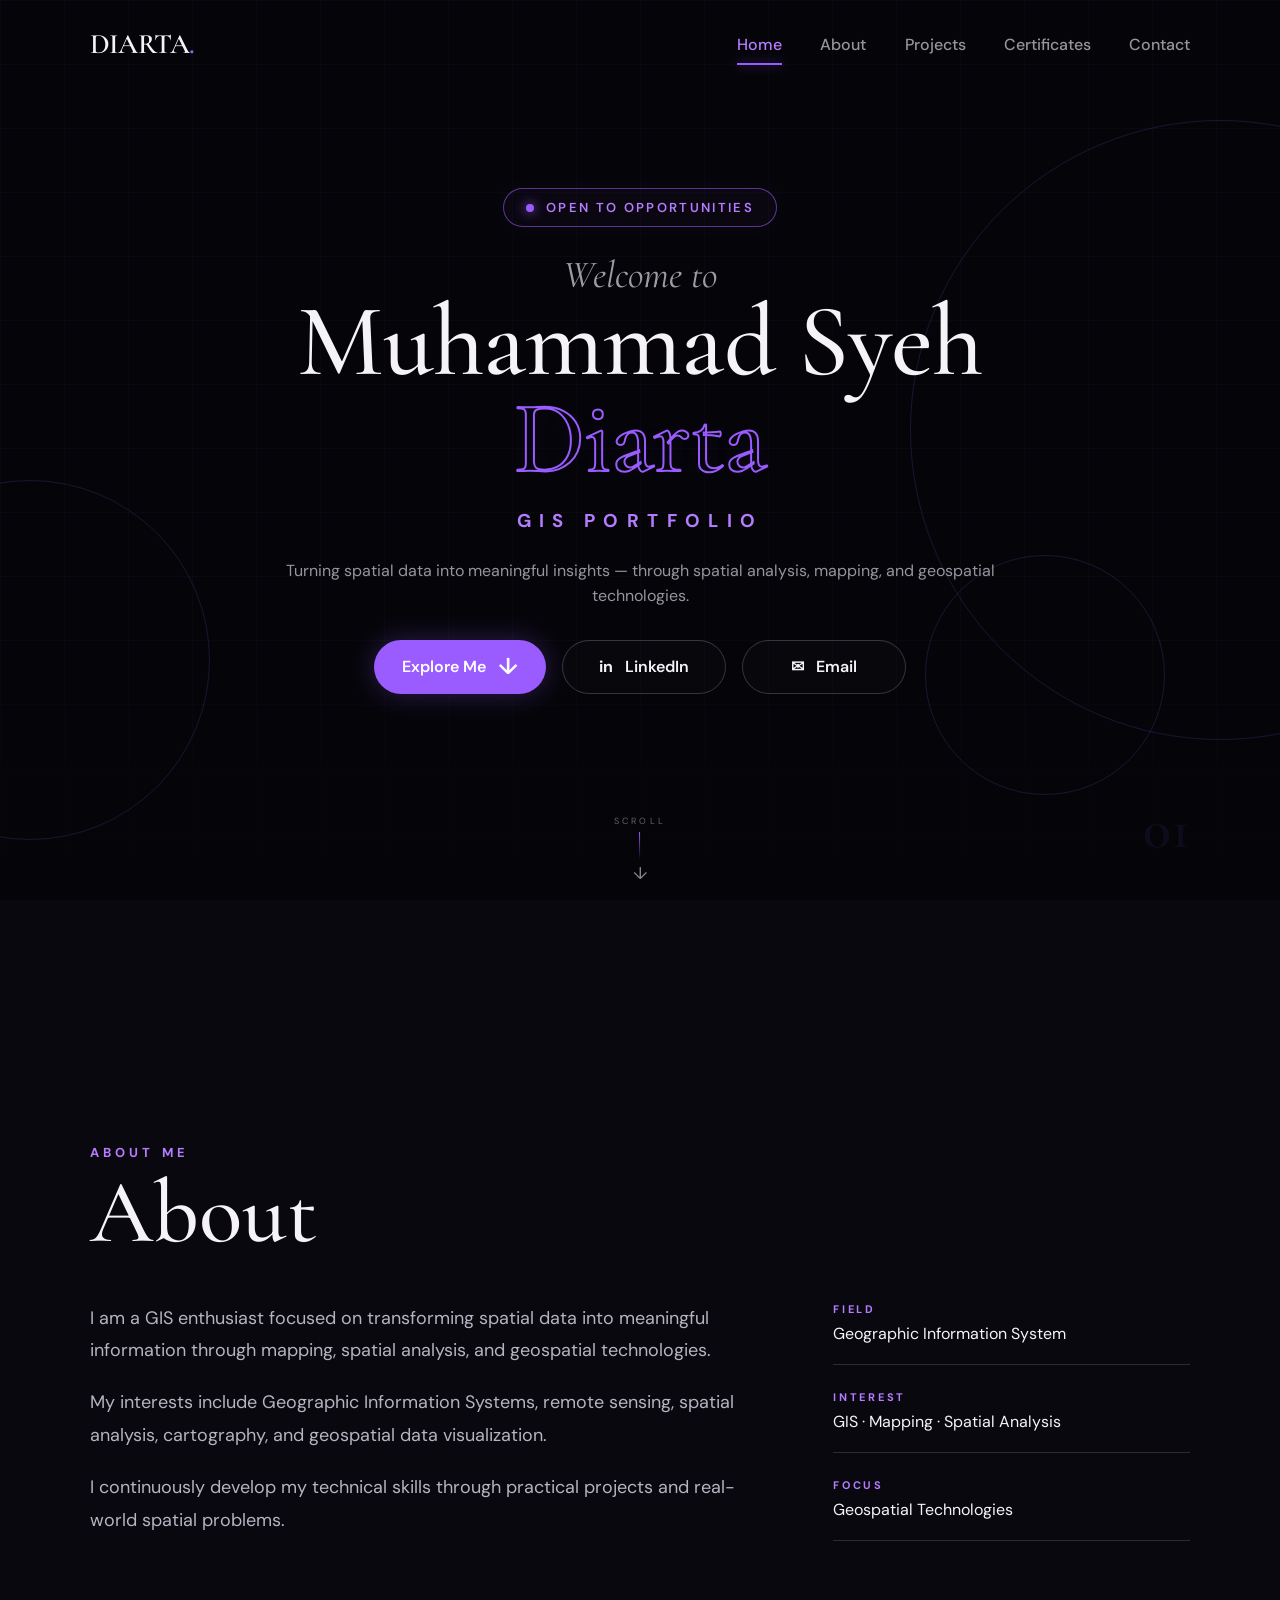
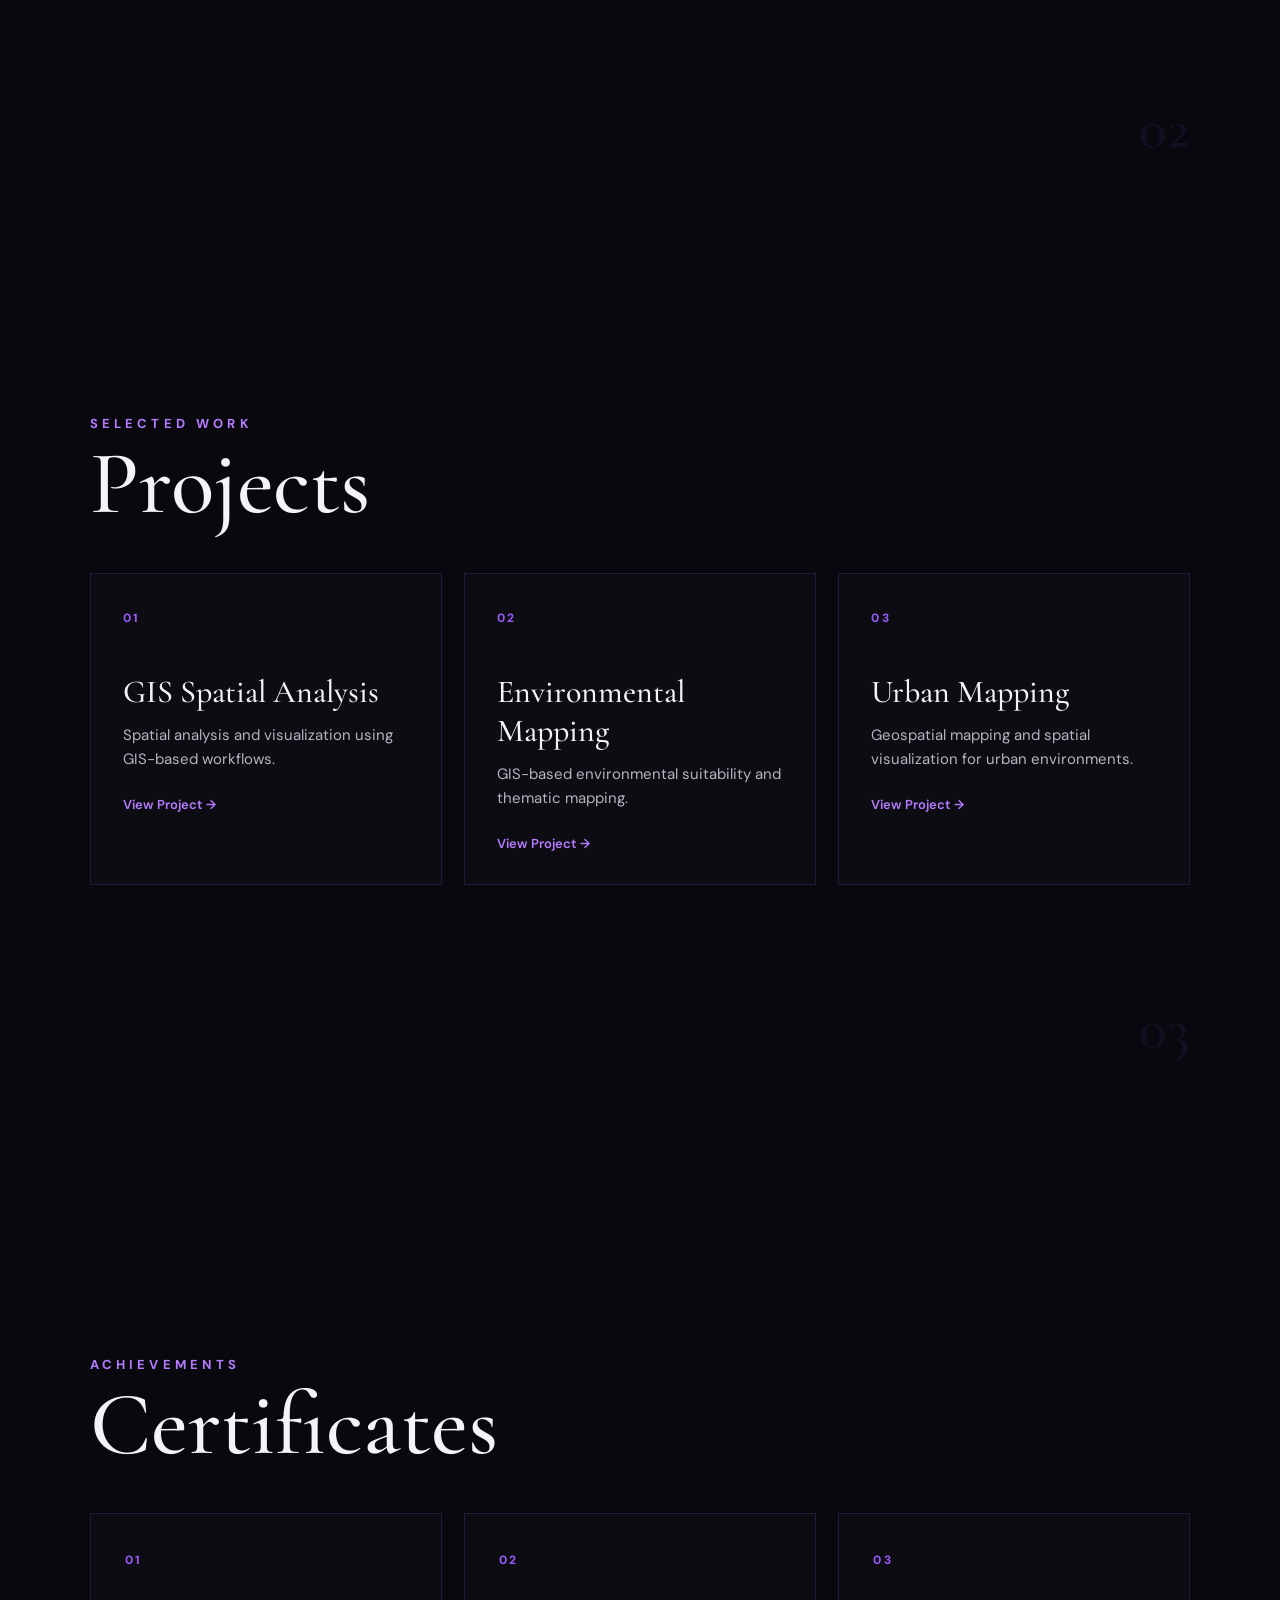
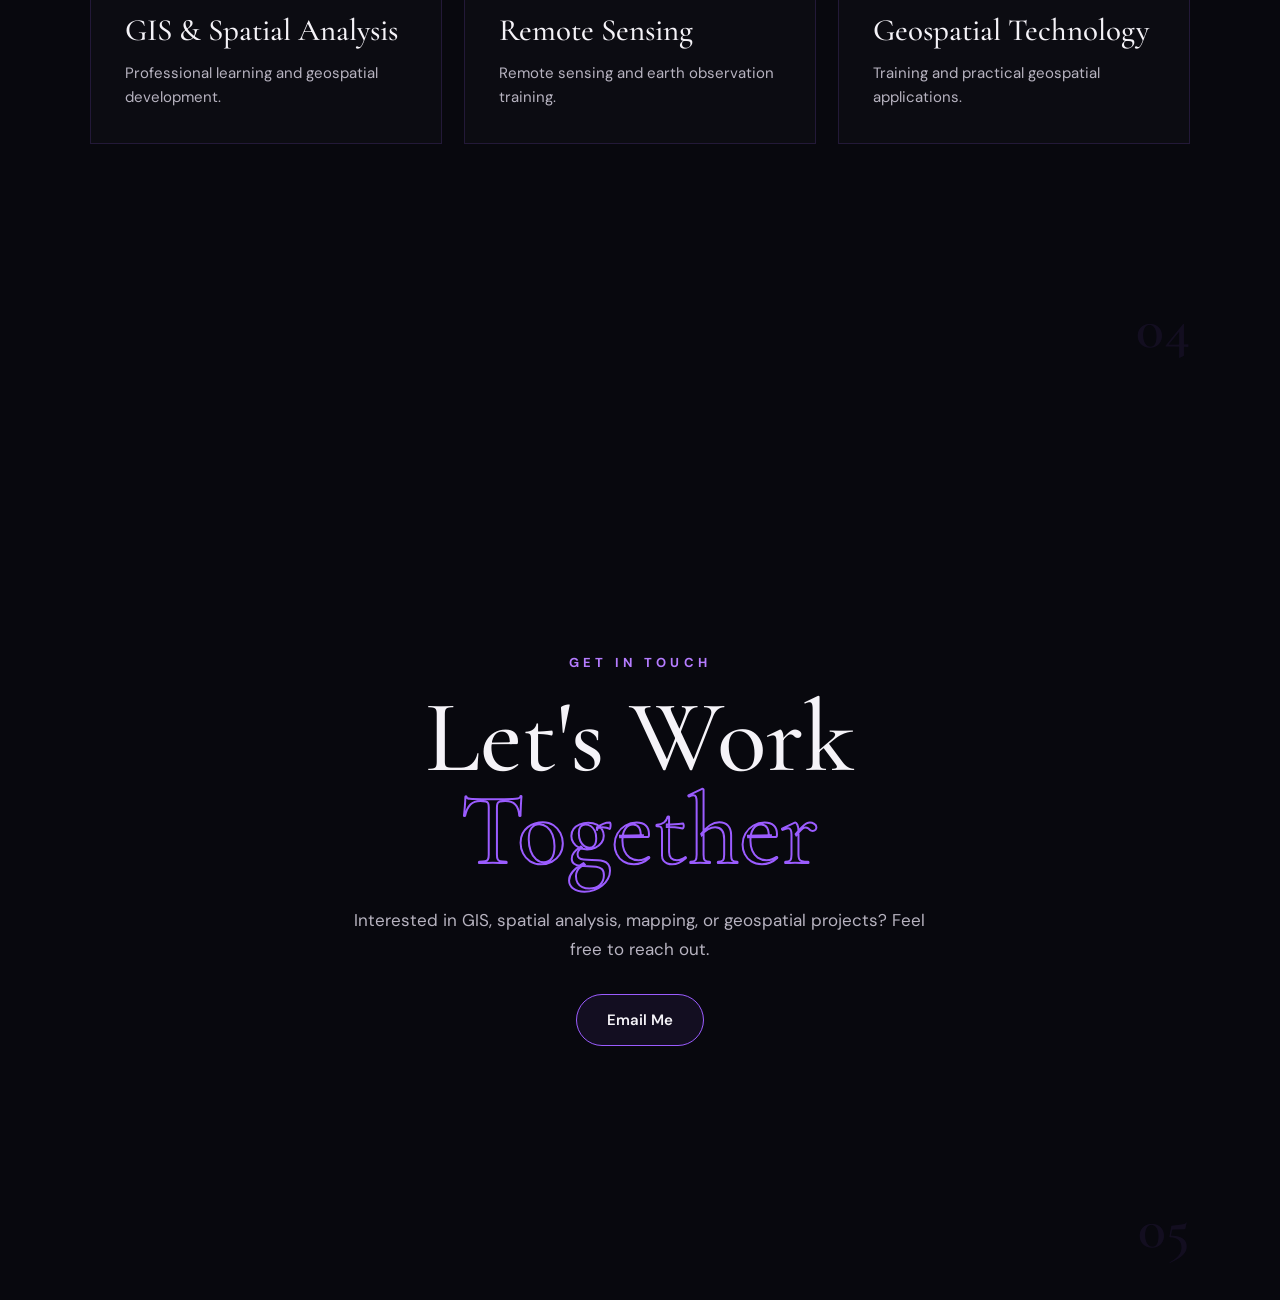
==== index.html @ 2c5ec59a "Update index.html" ====
<!DOCTYPE html>
<html lang="en">

<head>

    <meta charset="UTF-8">

    <meta
        name="viewport"
        content="width=device-width, initial-scale=1.0"
    >

    <meta
        name="description"
        content="Muhammad Syeh Diarta - GIS Portfolio"
    >

    <title>Diarta. | GIS Portfolio</title>


    <!-- =====================================================
         GOOGLE FONTS
         ===================================================== -->

    <link rel="preconnect" href="https://fonts.googleapis.com">

    <link
        rel="preconnect"
        href="https://fonts.gstatic.com"
        crossorigin
    >

    <link
        href="https://fonts.googleapis.com/css2?family=Cormorant+Garamond:ital,wght@0,400;0,500;0,600;1,400;1,500&family=DM+Sans:wght@400;500;600;700&display=swap"
        rel="stylesheet"
    >


    <!-- =====================================================
         MAIN CSS
         ===================================================== -->

    <link
        rel="stylesheet"
        href="css/style.css"
    >

</head>


<body>


    <!-- =====================================================
         PAGE WRAPPER
         ===================================================== -->

    <div class="page-wrapper">


        <!-- =================================================
             NAVBAR
             ================================================= -->

        <header class="navbar">

            <a
                href="#home"
                class="logo"
            >
                DIARTA<span>.</span>
            </a>


            <nav class="nav-menu">

                <a
                    href="#home"
                    class="nav-link active"
                >
                    Home
                </a>

                <a
                    href="#about"
                    class="nav-link"
                >
                    About
                </a>

                <a
                    href="#projects"
                    class="nav-link"
                >
                    Projects
                </a>

                <a
                    href="#certificates"
                    class="nav-link"
                >
                    Certificates
                </a>

                <a
                    href="#contact"
                    class="nav-link"
                >
                    Contact
                </a>

            </nav>

        </header>



        <!-- =================================================
             HOME
             ================================================= -->

        <section
            id="home"
            class="page-section home-section"
        >


            <!-- Background -->

            <div class="background-grid"></div>


            <!-- Decorative circles -->

            <div class="orb orb-left"></div>

            <div class="orb orb-right"></div>

            <div class="orb orb-small"></div>


            <!-- =================================================
                 HERO CONTENT
                 ================================================= -->

            <div class="hero-content">


                <!-- Availability -->

                <div class="availability">

                    <span class="availability-dot"></span>

                    <span>
                        Open to Opportunities
                    </span>

                </div>



                <!-- Welcome -->

                <div class="welcome">
                    Welcome to
                </div>



                <!-- Name -->

                <h1 class="hero-title">

                    <span class="name-white">
                        Muhammad Syeh
                    </span>

                    <span class="name-purple">
                        Diarta
                    </span>

                </h1>



                <!-- Portfolio -->

                <div class="portfolio-label">
                    GIS Portfolio
                </div>



                <!-- Description -->

                <p class="hero-description">

                    Turning spatial data into meaningful insights
                    —
                    through spatial analysis, mapping,
                    and geospatial technologies.

                </p>



                <!-- =================================================
                     BUTTONS
                     ================================================= -->

                <div class="hero-buttons">


                    <!-- Explore Me -->

                    <a
                        href="#about"
                        class="btn-primary"
                    >

                        <span>
                            Explore Me
                        </span>

                        <span class="button-arrow">
                            ↓
                        </span>

                    </a>



                    <!-- LinkedIn -->

                    <a
                        href="https://www.linkedin.com/in/muhammad-s-6697b5216/"
                        class="btn-secondary"
                        target="_blank"
                        rel="noopener noreferrer"
                    >

                        <span class="linkedin-icon">
                            in
                        </span>

                        <span>
                            LinkedIn
                        </span>

                    </a>



                    <!-- Email -->

                    <a
                        href="mailto:muhammad.arta311@gmail.com"
                        class="btn-secondary"
                    >

                        <span class="email-icon">
                            ✉
                        </span>

                        <span>
                            Email
                        </span>

                    </a>


                </div>


            </div>



            <!-- =================================================
                 SCROLL INDICATOR
                 ================================================= -->

            <div class="scroll-indicator">

                <span>
                    SCROLL
                </span>

                <div class="scroll-line"></div>

                <div class="scroll-arrow">
                    ↓
                </div>

            </div>



            <!-- Page Number -->

            <div class="page-number">
                01
            </div>


        </section>



        <!-- =================================================
             ABOUT
             ================================================= -->

        <section
            id="about"
            class="page-section about-section"
        >

            <div class="section-inner">


                <div class="section-heading">

                    <span class="section-kicker">
                        ABOUT ME
                    </span>

                    <h2>
                        About
                    </h2>

                </div>



                <div class="about-layout">


                    <div class="about-text">

                        <p>
                            I am a GIS enthusiast focused on
                            transforming spatial data into
                            meaningful information through
                            mapping, spatial analysis, and
                            geospatial technologies.
                        </p>

                        <p>
                            My interests include Geographic
                            Information Systems, remote sensing,
                            spatial analysis, cartography, and
                            geospatial data visualization.
                        </p>

                        <p>
                            I continuously develop my technical
                            skills through practical projects
                            and real-world spatial problems.
                        </p>

                    </div>



                    <div class="about-info">


                        <div class="info-item">

                            <span class="info-label">
                                FIELD
                            </span>

                            <span class="info-value">
                                Geographic Information System
                            </span>

                        </div>


                        <div class="info-item">

                            <span class="info-label">
                                INTEREST
                            </span>

                            <span class="info-value">
                                GIS · Mapping · Spatial Analysis
                            </span>

                        </div>


                        <div class="info-item">

                            <span class="info-label">
                                FOCUS
                            </span>

                            <span class="info-value">
                                Geospatial Technologies
                            </span>

                        </div>


                    </div>


                </div>


            </div>


            <div class="page-number">
                02
            </div>

        </section>



        <!-- =================================================
             PROJECTS
             ================================================= -->

        <section
            id="projects"
            class="page-section projects-section"
        >

            <div class="section-inner">


                <div class="section-heading">

                    <span class="section-kicker">
                        SELECTED WORK
                    </span>

                    <h2>
                        Projects
                    </h2>

                </div>



                <div class="projects-grid">


                    <article class="project-card">

                        <span class="project-number">
                            01
                        </span>

                        <h3>
                            GIS Spatial Analysis
                        </h3>

                        <p>
                            Spatial analysis and visualization
                            using GIS-based workflows.
                        </p>

                        <a
                            href="#"
                            class="project-link"
                        >
                            View Project →
                        </a>

                    </article>



                    <article class="project-card">

                        <span class="project-number">
                            02
                        </span>

                        <h3>
                            Environmental Mapping
                        </h3>

                        <p>
                            GIS-based environmental suitability
                            and thematic mapping.
                        </p>

                        <a
                            href="#"
                            class="project-link"
                        >
                            View Project →
                        </a>

                    </article>



                    <article class="project-card">

                        <span class="project-number">
                            03
                        </span>

                        <h3>
                            Urban Mapping
                        </h3>

                        <p>
                            Geospatial mapping and spatial
                            visualization for urban environments.
                        </p>

                        <a
                            href="#"
                            class="project-link"
                        >
                            View Project →
                        </a>

                    </article>


                </div>


            </div>


            <div class="page-number">
                03
            </div>

        </section>



        <!-- =================================================
             CERTIFICATES
             ================================================= -->

        <section
            id="certificates"
            class="page-section certificates-section"
        >

            <div class="section-inner">


                <div class="section-heading">

                    <span class="section-kicker">
                        ACHIEVEMENTS
                    </span>

                    <h2>
                        Certificates
                    </h2>

                </div>



                <div class="certificate-grid">


                    <article class="certificate-card">

                        <span class="certificate-number">
                            01
                        </span>

                        <h3>
                            GIS & Spatial Analysis
                        </h3>

                        <p>
                            Professional learning and
                            geospatial development.
                        </p>

                    </article>



                    <article class="certificate-card">

                        <span class="certificate-number">
                            02
                        </span>

                        <h3>
                            Remote Sensing
                        </h3>

                        <p>
                            Remote sensing and earth
                            observation training.
                        </p>

                    </article>



                    <article class="certificate-card">

                        <span class="certificate-number">
                            03
                        </span>

                        <h3>
                            Geospatial Technology
                        </h3>

                        <p>
                            Training and practical
                            geospatial applications.
                        </p>

                    </article>


                </div>


            </div>


            <div class="page-number">
                04
            </div>

        </section>



        <!-- =================================================
             CONTACT
             ================================================= -->

        <section
            id="contact"
            class="page-section contact-section"
        >

            <div class="section-inner contact-inner">


                <span class="section-kicker">
                    GET IN TOUCH
                </span>


                <h2>

                    Let's Work

                    <span>
                        Together
                    </span>

                </h2>


                <p>

                    Interested in GIS, spatial analysis,
                    mapping, or geospatial projects?
                    Feel free to reach out.

                </p>



                <a
                    href="mailto:muhammad.arta311@gmail.com"
                    class="contact-button"
                >

                    Email Me

                </a>


            </div>


            <div class="page-number">
                05
            </div>

        </section>


    </div>


</body>

</html>
---- css/style.css ----
/* =========================================================
   DIARTA GIS PORTFOLIO
   MAIN STYLE
   ========================================================= */


/* =========================================================
   ROOT
   ========================================================= */

:root {

    --black:
        #050509;

    --black-soft:
        #08080e;

    --purple:
        #9b5cff;

    --purple-light:
        #b57cff;

    --purple-dark:
        #7138d4;

    --white:
        #f5f3f8;

    --text:
        #b7b3c0;

    --text-soft:
        #817d89;

    --border:
        rgba(255, 255, 255, 0.14);

}


/* =========================================================
   RESET
   ========================================================= */

* {

    margin: 0;

    padding: 0;

    box-sizing: border-box;

}


html {

    width: 100%;

    height: 100%;

    scroll-behavior: smooth;

    scroll-snap-type: y mandatory;

}


body {

    width: 100%;

    min-height: 100%;

    background:
        var(--black);

    color:
        var(--white);

    font-family:
        "DM Sans",
        sans-serif;

    overflow-x: hidden;

}


a {

    color: inherit;

    text-decoration: none;

}


button,
a {

    -webkit-tap-highlight-color:
        transparent;

}


/* =========================================================
   PAGE WRAPPER
   ========================================================= */

.page-wrapper {

    width: 100%;

    min-height: 100vh;

    background:
        var(--black);

}


/* =========================================================
   NAVBAR
   ========================================================= */

.navbar {

    position: fixed;

    top: 0;

    left: 0;

    width: 100%;

    height: 88px;

    padding:
        0 clamp(40px, 7vw, 120px);

    display: flex;

    align-items: center;

    justify-content: space-between;

    z-index: 100;

}


/* Logo */

.logo {

    font-family:
        "Cormorant Garamond",
        serif;

    font-size:
        clamp(28px, 2.2vw, 36px);

    font-weight: 600;

    letter-spacing:
        -0.02em;

    color:
        var(--white);

}


.logo span {

    color:
        var(--purple);

}


/* Navigation */

.nav-menu {

    display: flex;

    align-items: center;

    gap:
        clamp(28px, 3vw, 50px);

}


.nav-link {

    position: relative;

    padding:
        10px 0;

    font-size:
        16px;

    font-weight:
        500;

    color:
        rgba(255, 255, 255, 0.58);

    transition:
        color 0.3s ease;

}


.nav-link:hover {

    color:
        var(--white);

}


.nav-link.active {

    color:
        var(--purple-light);

}


.nav-link.active::after {

    content: "";

    position: absolute;

    left: 0;

    bottom: 0;

    width: 100%;

    height: 2px;

    background:
        var(--purple);

    box-shadow:
        0 0 12px
        rgba(155, 92, 255, 0.6);

}


/* =========================================================
   FULL SCREEN SECTIONS
   ========================================================= */

.page-section {

    position: relative;

    width: 100%;

    height: 100vh;

    min-height: 100vh;

    overflow: hidden;

    scroll-snap-align: start;

    scroll-snap-stop: always;

}


/* =========================================================
   HOME
   ========================================================= */

.home-section {

    display: flex;

    align-items: center;

    justify-content: center;

    background:
        var(--black);

}


/* =========================================================
   BACKGROUND GRID
   ========================================================= */

.background-grid {

    position: absolute;

    inset: 0;

    z-index: 0;

    background-image:

        linear-gradient(
            rgba(155, 92, 255, 0.035)
            1px,
            transparent 1px
        ),

        linear-gradient(
            90deg,
            rgba(155, 92, 255, 0.035)
            1px,
            transparent 1px
        );

    background-size:
        64px 64px;

    mask-image:
        linear-gradient(
            to bottom,
            black 0%,
            black 70%,
            transparent 100%
        );

}


/* =========================================================
   DECORATIVE ORBS
   ========================================================= */

.orb {

    position: absolute;

    border:
        1px solid
        rgba(155, 92, 255, 0.17);

    border-radius:
        50%;

    pointer-events:
        none;

}


.orb-left {

    width:
        360px;

    height:
        360px;

    left:
        -150px;

    bottom:
        60px;

}


.orb-right {

    width:
        620px;

    height:
        620px;

    right:
        -250px;

    top:
        120px;

}


.orb-small {

    width:
        240px;

    height:
        240px;

    right:
        9%;

    bottom:
        105px;

}


/* =========================================================
   HERO CONTENT
   ========================================================= */

.hero-content {

    position: relative;

    z-index: 5;

    width:
        min(1100px, 90%);

    margin:
        0 auto;

    display: flex;

    flex-direction: column;

    align-items: center;

    justify-content: center;

    text-align: center;

    transform:
        translateY(-1vh);

}


/* =========================================================
   AVAILABILITY
   ========================================================= */

.availability {

    display: inline-flex;

    align-items: center;

    gap:
        12px;

    padding:
        10px 22px;

    border:
        1px solid
        rgba(155, 92, 255, 0.55);

    border-radius:
        999px;

    color:
        var(--purple-light);

    background:
        rgba(155, 92, 255, 0.035);

    font-size:
        13px;

    font-weight:
        600;

    letter-spacing:
        0.18em;

    text-transform:
        uppercase;

    box-shadow:
        0 0 25px
        rgba(155, 92, 255, 0.05);

}


.availability-dot {

    width:
        8px;

    height:
        8px;

    border-radius:
        50%;

    background:
        var(--purple);

    box-shadow:
        0 0 12px
        var(--purple);

    animation:
        pulse 2s ease-in-out infinite;

}


@keyframes pulse {

    0%,
    100% {

        opacity:
            0.55;

        transform:
            scale(0.85);

    }

    50% {

        opacity:
            1;

        transform:
            scale(1.1);

    }

}


/* =========================================================
   WELCOME
   ========================================================= */

.welcome {

    margin-top:
        28px;

    margin-bottom:
        4px;

    color:
        rgba(231, 227, 238, 0.68);

    font-family:
        "Cormorant Garamond",
        serif;

    font-size:
        clamp(30px, 3vw, 48px);

    font-style:
        italic;

    font-weight:
        400;

    line-height:
        1.05;

}


/* =========================================================
   HERO TITLE
   ========================================================= */

.hero-title {

    margin:
        0;

    display:
        flex;

    flex-direction:
        column;

    align-items:
        center;

    justify-content:
        center;

    font-family:
        "Cormorant Garamond",
        serif;

    font-weight:
        500;

    line-height:
        0.82;

    letter-spacing:
        -0.035em;

}


/* Muhammad Syeh */

.name-white {

    display:
        block;

    color:
        var(--white);

    font-size:
        clamp(72px, 8vw, 138px);

    white-space:
        nowrap;

}


/* Diarta */

.name-purple {

    display:
        block;

    margin-top:
        13px;

    color:
        transparent;

    -webkit-text-stroke:
        2px var(--purple);

    text-shadow:
        0 0 20px
        rgba(155, 92, 255, 0.08);

    font-size:
        clamp(72px, 8vw, 138px);

    white-space:
        nowrap;

}


/* =========================================================
   GIS PORTFOLIO
   ========================================================= */

.portfolio-label {

    margin-top:
        28px;

    color:
        var(--purple-light);

    font-family:
        "DM Sans",
        sans-serif;

    font-size:
        clamp(18px, 1.45vw, 25px);

    font-weight:
        700;

    letter-spacing:
        0.45em;

    text-transform:
        uppercase;

}


/* =========================================================
   HERO DESCRIPTION
   ========================================================= */

.hero-description {

    width:
        min(760px, 90%);

    margin:
        25px auto 0;

    color:
        rgba(220, 216, 228, 0.68);

    font-size:
        clamp(16px, 1.15vw, 20px);

    font-weight:
        400;

    line-height:
        1.6;

}


/* =========================================================
   HERO BUTTONS
   ========================================================= */

.hero-buttons {

    display:
        flex;

    align-items:
        center;

    justify-content:
        center;

    gap:
        16px;

    margin-top:
        31px;

}


.btn-primary,
.btn-secondary {

    min-width:
        164px;

    height:
        54px;

    padding:
        0 28px;

    display:
        inline-flex;

    align-items:
        center;

    justify-content:
        center;

    gap:
        12px;

    border-radius:
        999px;

    font-size:
        16px;

    font-weight:
        600;

    transition:
        all 0.3s ease;

}


.btn-primary {

    background:
        var(--purple);

    color:
        #ffffff;

    box-shadow:
        0 0 28px
        rgba(155, 92, 255, 0.28);

}


.btn-primary:hover {

    transform:
        translateY(-3px);

    box-shadow:
        0 0 40px
        rgba(155, 92, 255, 0.45);

}


.button-arrow {

    font-size:
        23px;

    line-height:
        1;

}


.btn-secondary {

    border:
        1px solid
        rgba(255, 255, 255, 0.18);

    color:
        var(--white);

    background:
        rgba(255, 255, 255, 0.015);

}


.btn-secondary:hover {

    border-color:
        rgba(155, 92, 255, 0.65);

    background:
        rgba(155, 92, 255, 0.06);

}


.linkedin-icon {

    font-size:
        16px;

    font-weight:
        700;

}


/* =========================================================
   SCROLL INDICATOR
   ========================================================= */

.scroll-indicator {

    position:
        absolute;

    left:
        50%;

    bottom:
        16px;

    transform:
        translateX(-50%);

    z-index:
        10;

    display:
        flex;

    flex-direction:
        column;

    align-items:
        center;

}


.scroll-indicator span {

    color:
        rgba(255, 255, 255, 0.38);

    font-size:
        9px;

    letter-spacing:
        0.35em;

}


.scroll-line {

    width:
        1px;

    height:
        28px;

    margin-top:
        5px;

    background:
        linear-gradient(
            to bottom,
            var(--purple),
            transparent
        );

}


.scroll-arrow {

    margin-top:
        2px;

    color:
        rgba(255, 255, 255, 0.52);

    font-size:
        17px;

    animation:
        scrollArrow 1.8s ease-in-out infinite;

}


@keyframes scrollArrow {

    0%,
    100% {

        transform:
            translateY(0);

        opacity:
            0.5;

    }

    50% {

        transform:
            translateY(5px);

        opacity:
            1;

    }

}


/* =========================================================
   PAGE NUMBER
   ========================================================= */

.page-number {

    position:
        absolute;

    right:
        7%;

    bottom:
        42px;

    color:
        rgba(155, 92, 255, 0.08);

    font-family:
        "Cormorant Garamond",
        serif;

    font-size:
        58px;

    font-weight:
        600;

    line-height:
        1;

}


/* =========================================================
   GENERAL SECTION
   ========================================================= */

.about-section,
.projects-section,
.certificates-section,
.contact-section {

    display:
        flex;

    align-items:
        center;

    justify-content:
        center;

    background:
        var(--black-soft);

}


.section-inner {

    position:
        relative;

    z-index:
        5;

    width:
        min(1180px, 86%);

    margin:
        0 auto;

}


/* =========================================================
   SECTION HEADING
   ========================================================= */

.section-heading {

    margin-bottom:
        48px;

}


.section-kicker {

    display:
        block;

    margin-bottom:
        12px;

    color:
        var(--purple-light);

    font-size:
        13px;

    font-weight:
        700;

    letter-spacing:
        0.32em;

}


.section-heading h2 {

    color:
        var(--white);

    font-family:
        "Cormorant Garamond",
        serif;

    font-size:
        clamp(60px, 7vw, 100px);

    font-weight:
        500;

    line-height:
        0.9;

}


/* =========================================================
   ABOUT
   ========================================================= */

.about-layout {

    display:
        grid;

    grid-template-columns:
        1.3fr 0.7fr;

    gap:
        80px;

    align-items:
        start;

}


.about-text p {

    max-width:
        700px;

    margin-bottom:
        20px;

    color:
        var(--text);

    font-size:
        18px;

    line-height:
        1.8;

}


.about-info {

    display:
        flex;

    flex-direction:
        column;

    gap:
        25px;

}


.info-item {

    padding-bottom:
        20px;

    border-bottom:
        1px solid
        var(--border);

}


.info-label {

    display:
        block;

    margin-bottom:
        7px;

    color:
        var(--purple-light);

    font-size:
        11px;

    font-weight:
        700;

    letter-spacing:
        0.25em;

}


.info-value {

    color:
        var(--white);

    font-size:
        16px;

}


/* =========================================================
   PROJECTS
   ========================================================= */

.projects-grid {

    display:
        grid;

    grid-template-columns:
        repeat(3, 1fr);

    gap:
        22px;

}


.project-card {

    min-height:
        260px;

    padding:
        32px;

    border:
        1px solid
        rgba(155, 92, 255, 0.16);

    background:
        rgba(255, 255, 255, 0.015);

    transition:
        all 0.3s ease;

}


.project-card:hover {

    transform:
        translateY(-6px);

    border-color:
        rgba(155, 92, 255, 0.5);

    background:
        rgba(155, 92, 255, 0.035);

}


.project-number {

    color:
        var(--purple);

    font-size:
        12px;

    font-weight:
        700;

    letter-spacing:
        0.2em;

}


.project-card h3 {

    margin-top:
        45px;

    color:
        var(--white);

    font-family:
        "Cormorant Garamond",
        serif;

    font-size:
        32px;

    font-weight:
        500;

}


.project-card p {

    margin-top:
        12px;

    color:
        var(--text);

    font-size:
        15px;

    line-height:
        1.6;

}


.project-link {

    display:
        block;

    margin-top:
        25px;

    color:
        var(--purple-light);

    font-size:
        13px;

    font-weight:
        600;

}


/* =========================================================
   CERTIFICATES
   ========================================================= */

.certificate-grid {

    display:
        grid;

    grid-template-columns:
        repeat(3, 1fr);

    gap:
        22px;

}


.certificate-card {

    padding:
        34px;

    min-height:
        230px;

    border:
        1px solid
        rgba(155, 92, 255, 0.16);

    background:
        rgba(255, 255, 255, 0.015);

}


.certificate-number {

    color:
        var(--purple);

    font-size:
        12px;

    font-weight:
        700;

    letter-spacing:
        0.2em;

}


.certificate-card h3 {

    margin-top:
        42px;

    color:
        var(--white);

    font-family:
        "Cormorant Garamond",
        serif;

    font-size:
        31px;

    font-weight:
        500;

}


.certificate-card p {

    margin-top:
        12px;

    color:
        var(--text);

    font-size:
        15px;

    line-height:
        1.6;

}


/* =========================================================
   CONTACT
   ========================================================= */

.contact-inner {

    text-align:
        center;

}


.contact-inner .section-kicker {

    margin-bottom:
        20px;

}


.contact-inner h2 {

    color:
        var(--white);

    font-family:
        "Cormorant Garamond",
        serif;

    font-size:
        clamp(65px, 8vw, 115px);

    font-weight:
        500;

    line-height:
        0.9;

}


.contact-inner h2 span {

    display:
        block;

    color:
        transparent;

    -webkit-text-stroke:
        2px var(--purple);

}


.contact-inner p {

    max-width:
        600px;

    margin:
        30px auto;

    color:
        var(--text);

    font-size:
        17px;

    line-height:
        1.7;

}


.contact-button {

    display:
        inline-flex;

    align-items:
        center;

    justify-content:
        center;

    padding:
        15px 30px;

    border:
        1px solid
        var(--purple);

    border-radius:
        999px;

    color:
        var(--white);

    font-size:
        15px;

    font-weight:
        600;

    background:
        rgba(155, 92, 255, 0.08);

    transition:
        all 0.3s ease;

}


.contact-button:hover {

    background:
        var(--purple);

    transform:
        translateY(-3px);

}


/* =========================================================
   RESPONSIVE
   ========================================================= */

@media (max-width: 1000px) {

    .navbar {

        padding:
            0 40px;

    }


    .nav-menu {

        gap:
            24px;

    }


    .name-white,
    .name-purple {

        font-size:
            clamp(65px, 9vw, 105px);

    }


    .about-layout {

        gap:
            45px;

    }

}


@media (max-width: 768px) {

    html {

        scroll-snap-type:
            y proximity;

    }


    .navbar {

        height:
            75px;

        padding:
            0 25px;

    }


    .logo {

        font-size:
            28px;

    }


    .nav-menu {

        gap:
            16px;

    }


    .nav-link {

        font-size:
            13px;

    }


    .page-section {

        min-height:
            100svh;

        height:
            100svh;

        overflow-y:
            auto;

    }


    .hero-content {

        width:
            92%;

        transform:
            translateY(-1vh);

    }


    .availability {

        padding:
            8px 16px;

        font-size:
            10px;

    }


    .welcome {

        margin-top:
            22px;

        font-size:
            28px;

    }


    .name-white,
    .name-purple {

        font-size:
            clamp(55px, 14vw, 85px);

        white-space:
            normal;

    }


    .portfolio-label {

        margin-top:
            24px;

        font-size:
            16px;

        letter-spacing:
            0.3em;

    }


    .hero-description {

        width:
            92%;

        margin-top:
            20px;

        font-size:
            14px;

        line-height:
            1.6;

    }


    .hero-buttons {

        margin-top:
            25px;

        gap:
            10px;

    }


    .btn-primary,
    .btn-secondary {

        min-width:
            140px;

        height:
            48px;

        padding:
            0 20px;

        font-size:
            14px;

    }


    .orb-left {

        width:
            220px;

        height:
            220px;

        left:
            -130px;

    }


    .orb-right {

        width:
            400px;

        height:
            400px;

        right:
            -250px;

    }


    .orb-small {

        display:
            none;

    }


    .page-number {

        right:
            25px;

        bottom:
            25px;

        font-size:
            40px;

    }


    .section-inner {

        width:
            88%;

        padding:
            100px 0 50px;

    }


    .section-heading {

        margin-bottom:
            30px;

    }


    .section-heading h2 {

        font-size:
            60px;

    }


    .about-layout {

        grid-template-columns:
            1fr;

        gap:
            30px;

    }


    .about-text p {

        font-size:
            15px;

    }


    .projects-grid,
    .certificate-grid {

        grid-template-columns:
            1fr;

        gap:
            15px;

    }


    .project-card,
    .certificate-card {

        min-height:
            auto;

        padding:
            25px;

    }


    .project-card h3,
    .certificate-card h3 {

        margin-top:
            25px;

        font-size:
            27px;

    }


    .contact-inner h2 {

        font-size:
            65px;

    }

}


/* =========================================================
   VERY SMALL MOBILE
   ========================================================= */

@media (max-width: 480px) {

    .nav-menu {

        gap:
            10px;

    }


    .nav-link {

        font-size:
            11px;

    }


    .logo {

        font-size:
            24px;

    }


    .name-white,
    .name-purple {

        font-size:
            50px;

    }


    .welcome {

        font-size:
            25px;

    }


    .portfolio-label {

        font-size:
            13px;

    }


    .hero-buttons {

        flex-direction:
            column;

    }


    .btn-primary,
    .btn-secondary {

        width:
            180px;

    }

}
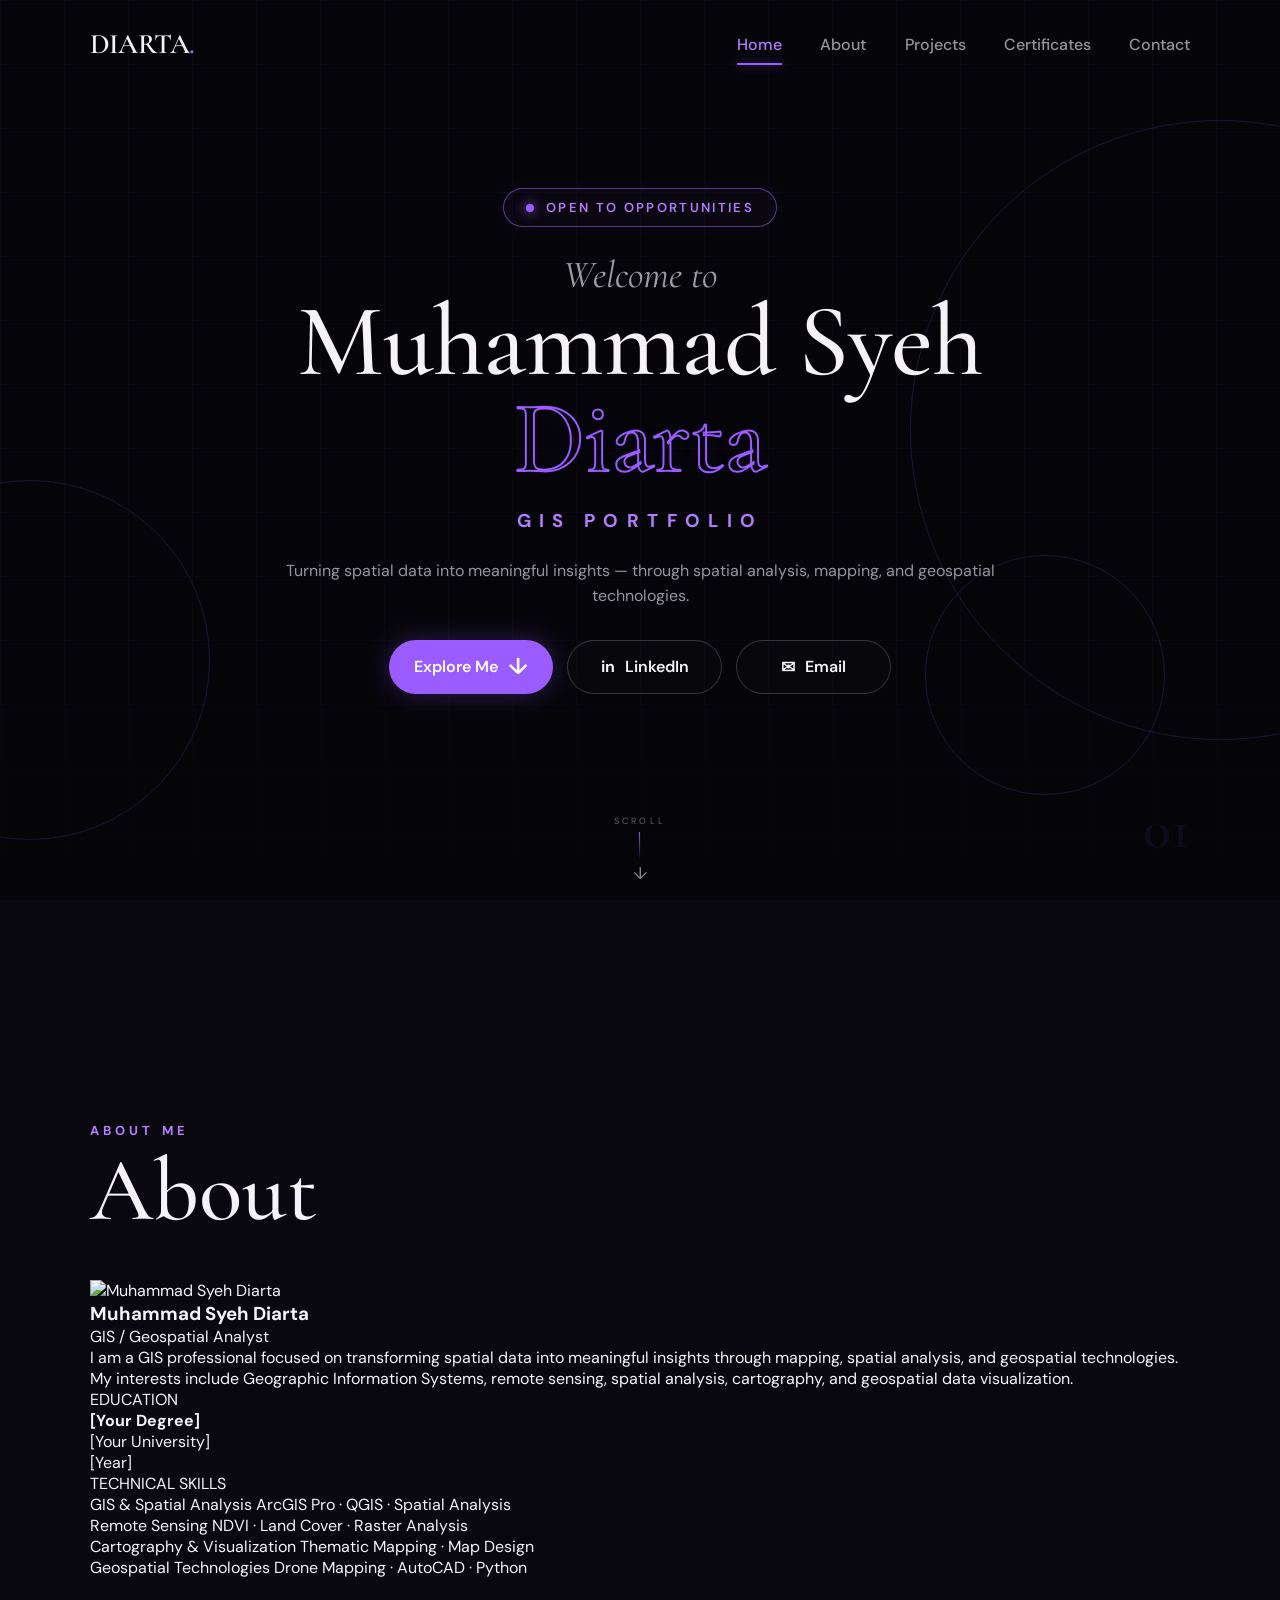
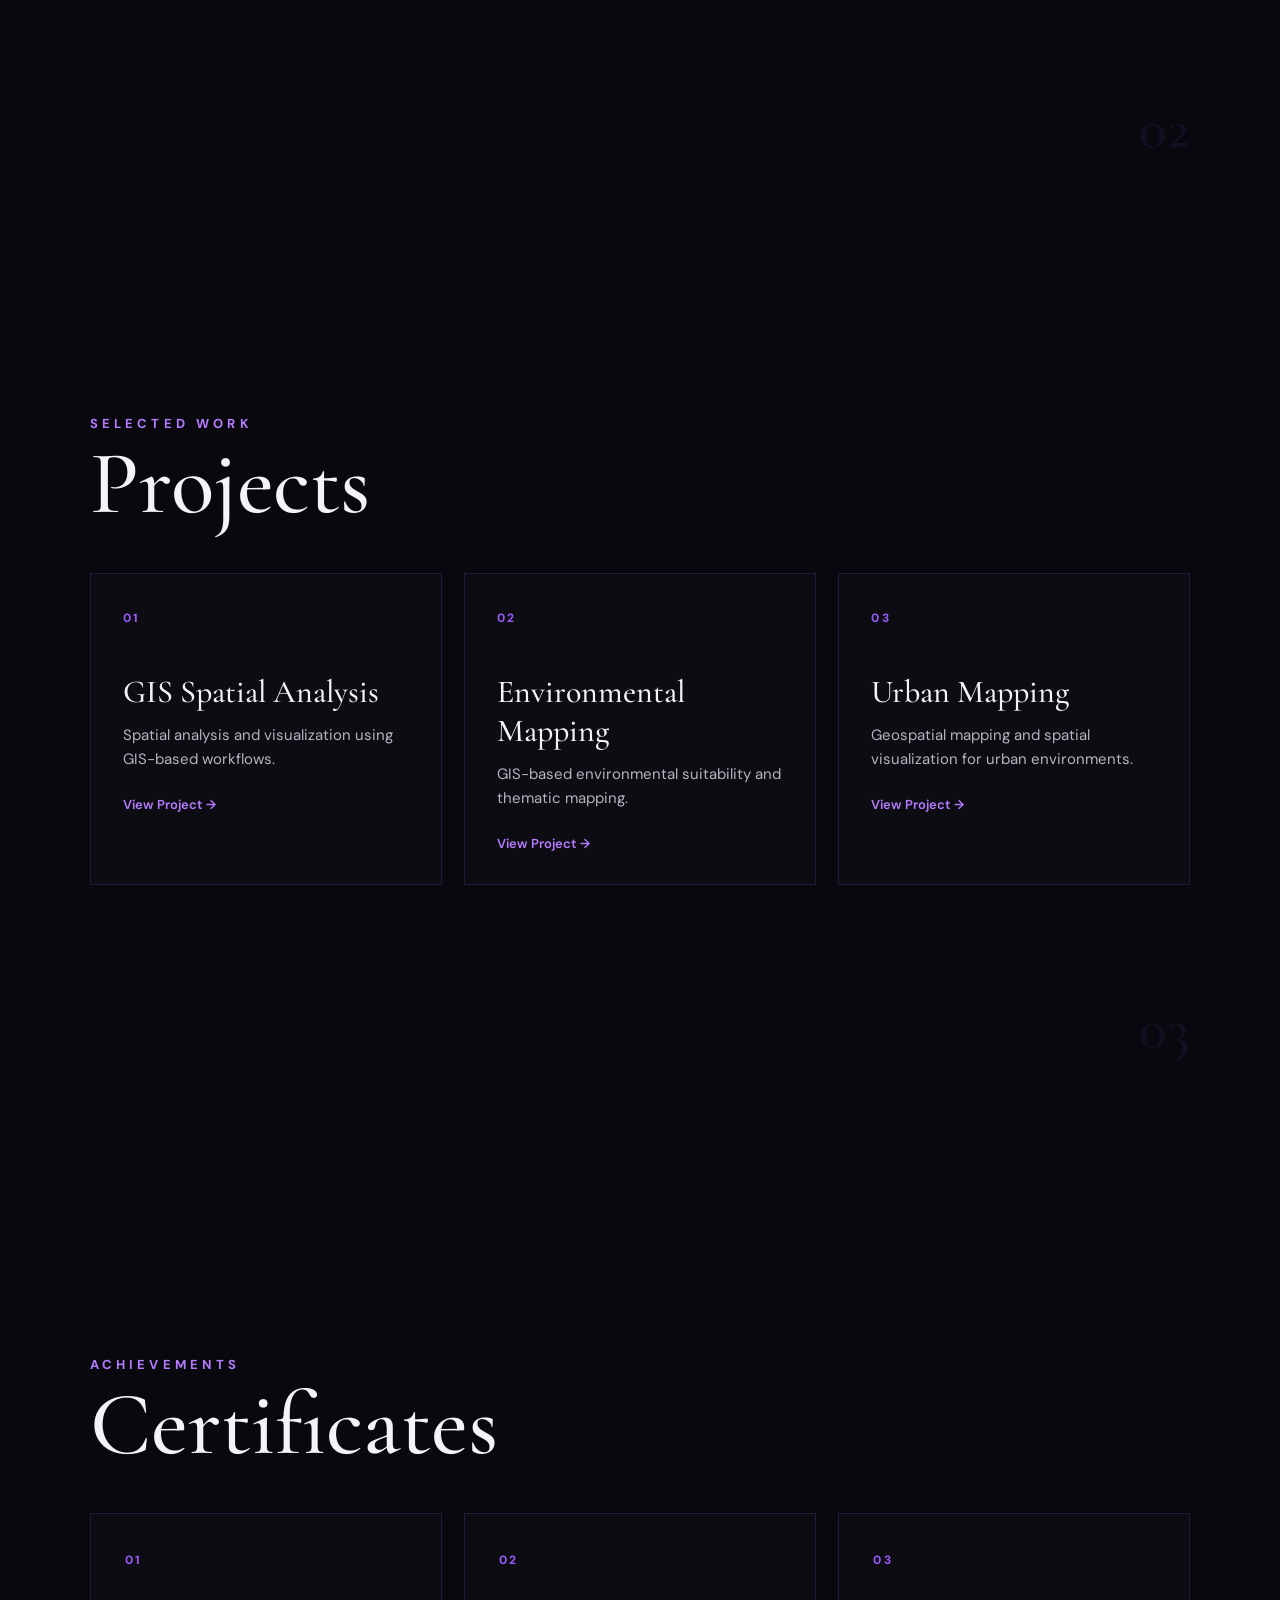
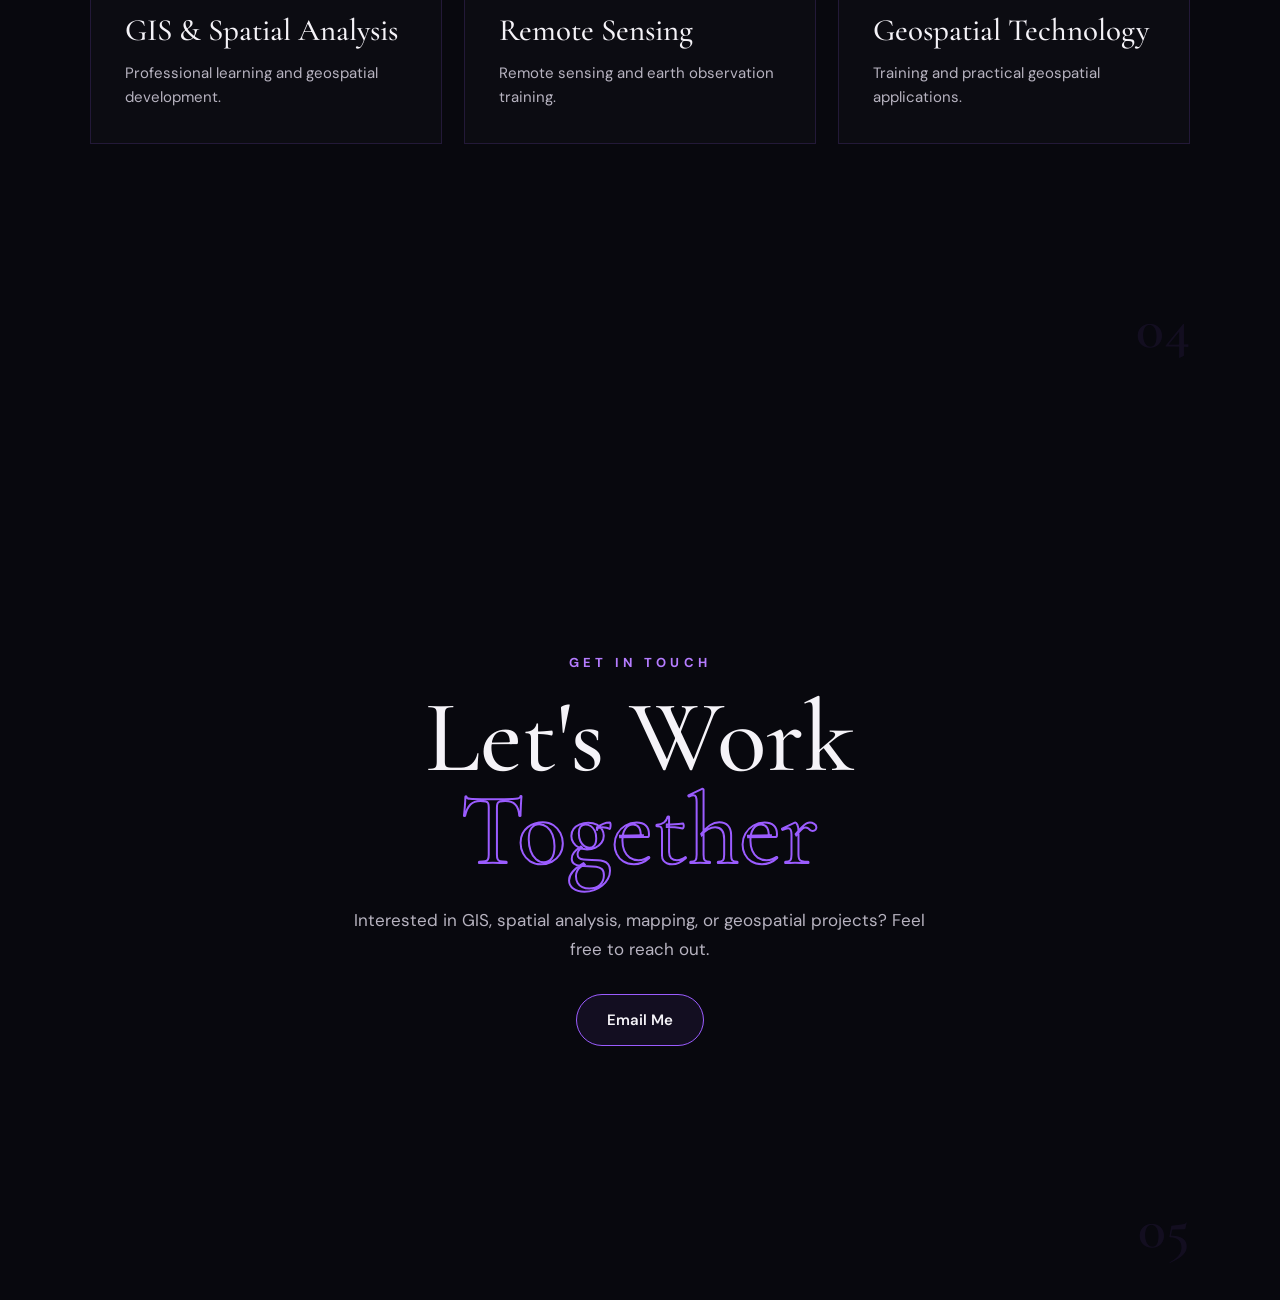
==== commit 0be618f8: "Update index.html" ====
--- a/index.html
+++ b/index.html
@@ -308,118 +308,201 @@
 
 
 
+       <!-- =================================================
+     ABOUT
+     ================================================= -->
+
+<section
+    id="about"
+    class="page-section about-section"
+>
+
+    <div class="section-inner">
+
+
+        <div class="section-heading">
+
+            <span class="section-kicker">
+                ABOUT ME
+            </span>
+
+            <h2>
+                About
+            </h2>
+
+        </div>
+
+
+
         <!-- =================================================
-             ABOUT
+             PROFILE
              ================================================= -->
 
-        <section
-            id="about"
-            class="page-section about-section"
-        >
-
-            <div class="section-inner">
-
-
-                <div class="section-heading">
-
-                    <span class="section-kicker">
-                        ABOUT ME
+        <div class="about-profile">
+
+
+            <!-- Profile Photo -->
+
+            <div class="profile-photo">
+
+                <img
+                    src="assets/profile.jpg"
+                    alt="Muhammad Syeh Diarta"
+                >
+
+            </div>
+
+
+
+            <!-- Profile Identity -->
+
+            <div class="profile-content">
+
+                <h3>
+                    Muhammad Syeh Diarta
+                </h3>
+
+                <span class="profile-role">
+                    GIS / Geospatial Analyst
+                </span>
+
+
+                <p>
+                    I am a GIS professional focused on
+                    transforming spatial data into meaningful
+                    insights through mapping, spatial analysis,
+                    and geospatial technologies.
+                </p>
+
+
+                <p>
+                    My interests include Geographic Information
+                    Systems, remote sensing, spatial analysis,
+                    cartography, and geospatial data visualization.
+                </p>
+
+
+            </div>
+
+
+        </div>
+
+
+
+        <!-- =================================================
+             EDUCATION & TECHNICAL SKILLS
+             ================================================= -->
+
+        <div class="about-details">
+
+
+            <!-- Education -->
+
+            <div class="about-detail-column">
+
+                <span class="about-detail-label">
+                    EDUCATION
+                </span>
+
+
+                <div class="education-item">
+
+                    <h4>
+                        [Your Degree]
+                    </h4>
+
+                    <p class="education-place">
+                        [Your University]
+                    </p>
+
+                    <span class="education-year">
+                        [Year]
                     </span>
 
-                    <h2>
-                        About
-                    </h2>
-
-                </div>
-
-
-
-                <div class="about-layout">
-
-
-                    <div class="about-text">
-
-                        <p>
-                            I am a GIS enthusiast focused on
-                            transforming spatial data into
-                            meaningful information through
-                            mapping, spatial analysis, and
-                            geospatial technologies.
-                        </p>
-
-                        <p>
-                            My interests include Geographic
-                            Information Systems, remote sensing,
-                            spatial analysis, cartography, and
-                            geospatial data visualization.
-                        </p>
-
-                        <p>
-                            I continuously develop my technical
-                            skills through practical projects
-                            and real-world spatial problems.
-                        </p>
+                </div>
+
+            </div>
+
+
+
+            <!-- Technical Skills -->
+
+            <div class="about-detail-column">
+
+                <span class="about-detail-label">
+                    TECHNICAL SKILLS
+                </span>
+
+
+                <div class="skills-list">
+
+                    <div class="skill-group">
+
+                        <span class="skill-title">
+                            GIS & Spatial Analysis
+                        </span>
+
+                        <span class="skill-items">
+                            ArcGIS Pro · QGIS · Spatial Analysis
+                        </span>
 
                     </div>
 
 
-
-                    <div class="about-info">
-
-
-                        <div class="info-item">
-
-                            <span class="info-label">
-                                FIELD
-                            </span>
-
-                            <span class="info-value">
-                                Geographic Information System
-                            </span>
-
-                        </div>
-
-
-                        <div class="info-item">
-
-                            <span class="info-label">
-                                INTEREST
-                            </span>
-
-                            <span class="info-value">
-                                GIS · Mapping · Spatial Analysis
-                            </span>
-
-                        </div>
-
-
-                        <div class="info-item">
-
-                            <span class="info-label">
-                                FOCUS
-                            </span>
-
-                            <span class="info-value">
-                                Geospatial Technologies
-                            </span>
-
-                        </div>
-
+                    <div class="skill-group">
+
+                        <span class="skill-title">
+                            Remote Sensing
+                        </span>
+
+                        <span class="skill-items">
+                            NDVI · Land Cover · Raster Analysis
+                        </span>
 
                     </div>
 
 
-                </div>
-
-
-            </div>
-
-
-            <div class="page-number">
-                02
-            </div>
-
-        </section>
+                    <div class="skill-group">
+
+                        <span class="skill-title">
+                            Cartography & Visualization
+                        </span>
+
+                        <span class="skill-items">
+                            Thematic Mapping · Map Design
+                        </span>
+
+                    </div>
+
+
+                    <div class="skill-group">
+
+                        <span class="skill-title">
+                            Geospatial Technologies
+                        </span>
+
+                        <span class="skill-items">
+                            Drone Mapping · AutoCAD · Python
+                        </span>
+
+                    </div>
+
+                </div>
+
+            </div>
+
+
+        </div>
+
+
+    </div>
+
+
+    <div class="page-number">
+        02
+    </div>
+
+</section>
 
 
 
--- a/css/style.css
+++ b/css/style.css
@@ -164,7 +164,8 @@
     font-size:
         clamp(28px, 2.2vw, 36px);
 
-    font-weight: 600;
+    font-weight:
+        600;
 
     letter-spacing:
         -0.02em;
@@ -736,7 +737,7 @@
         center;
 
     gap:
-        16px;
+        14px;
 
     margin-top:
         31px;
@@ -744,17 +745,19 @@
 }
 
 
+/* Common */
+
 .btn-primary,
 .btn-secondary {
 
     min-width:
-        164px;
+        155px;
 
     height:
         54px;
 
     padding:
-        0 28px;
+        0 25px;
 
     display:
         inline-flex;
@@ -766,7 +769,7 @@
         center;
 
     gap:
-        12px;
+        10px;
 
     border-radius:
         999px;
@@ -777,11 +780,16 @@
     font-weight:
         600;
 
+    white-space:
+        nowrap;
+
     transition:
         all 0.3s ease;
 
 }
 
+
+/* Explore */
 
 .btn-primary {
 
@@ -810,6 +818,8 @@
 }
 
 
+/* Arrow */
+
 .button-arrow {
 
     font-size:
@@ -820,6 +830,8 @@
 
 }
 
+
+/* LinkedIn + Email */
 
 .btn-secondary {
 
@@ -844,6 +856,9 @@
     background:
         rgba(155, 92, 255, 0.06);
 
+    transform:
+        translateY(-3px);
+
 }
 
 
@@ -854,6 +869,14 @@
 
     font-weight:
         700;
+
+}
+
+
+.email-icon {
+
+    font-size:
+        17px;
 
 }
 
@@ -1727,7 +1750,7 @@
             25px;
 
         gap:
-            10px;
+            8px;
 
     }
 
@@ -1736,16 +1759,16 @@
     .btn-secondary {
 
         min-width:
-            140px;
+            125px;
 
         height:
             48px;
 
         padding:
-            0 20px;
+            0 15px;
 
         font-size:
-            14px;
+            13px;
 
     }
 
@@ -1949,8 +1972,8 @@
 
     .hero-buttons {
 
-        flex-direction:
-            column;
+        flex-wrap:
+            wrap;
 
     }
 
@@ -1958,9 +1981,12 @@
     .btn-primary,
     .btn-secondary {
 
-        width:
-            180px;
-
-    }
-
-}
+        min-width:
+            145px;
+
+        height:
+            46px;
+
+    }
+
+}
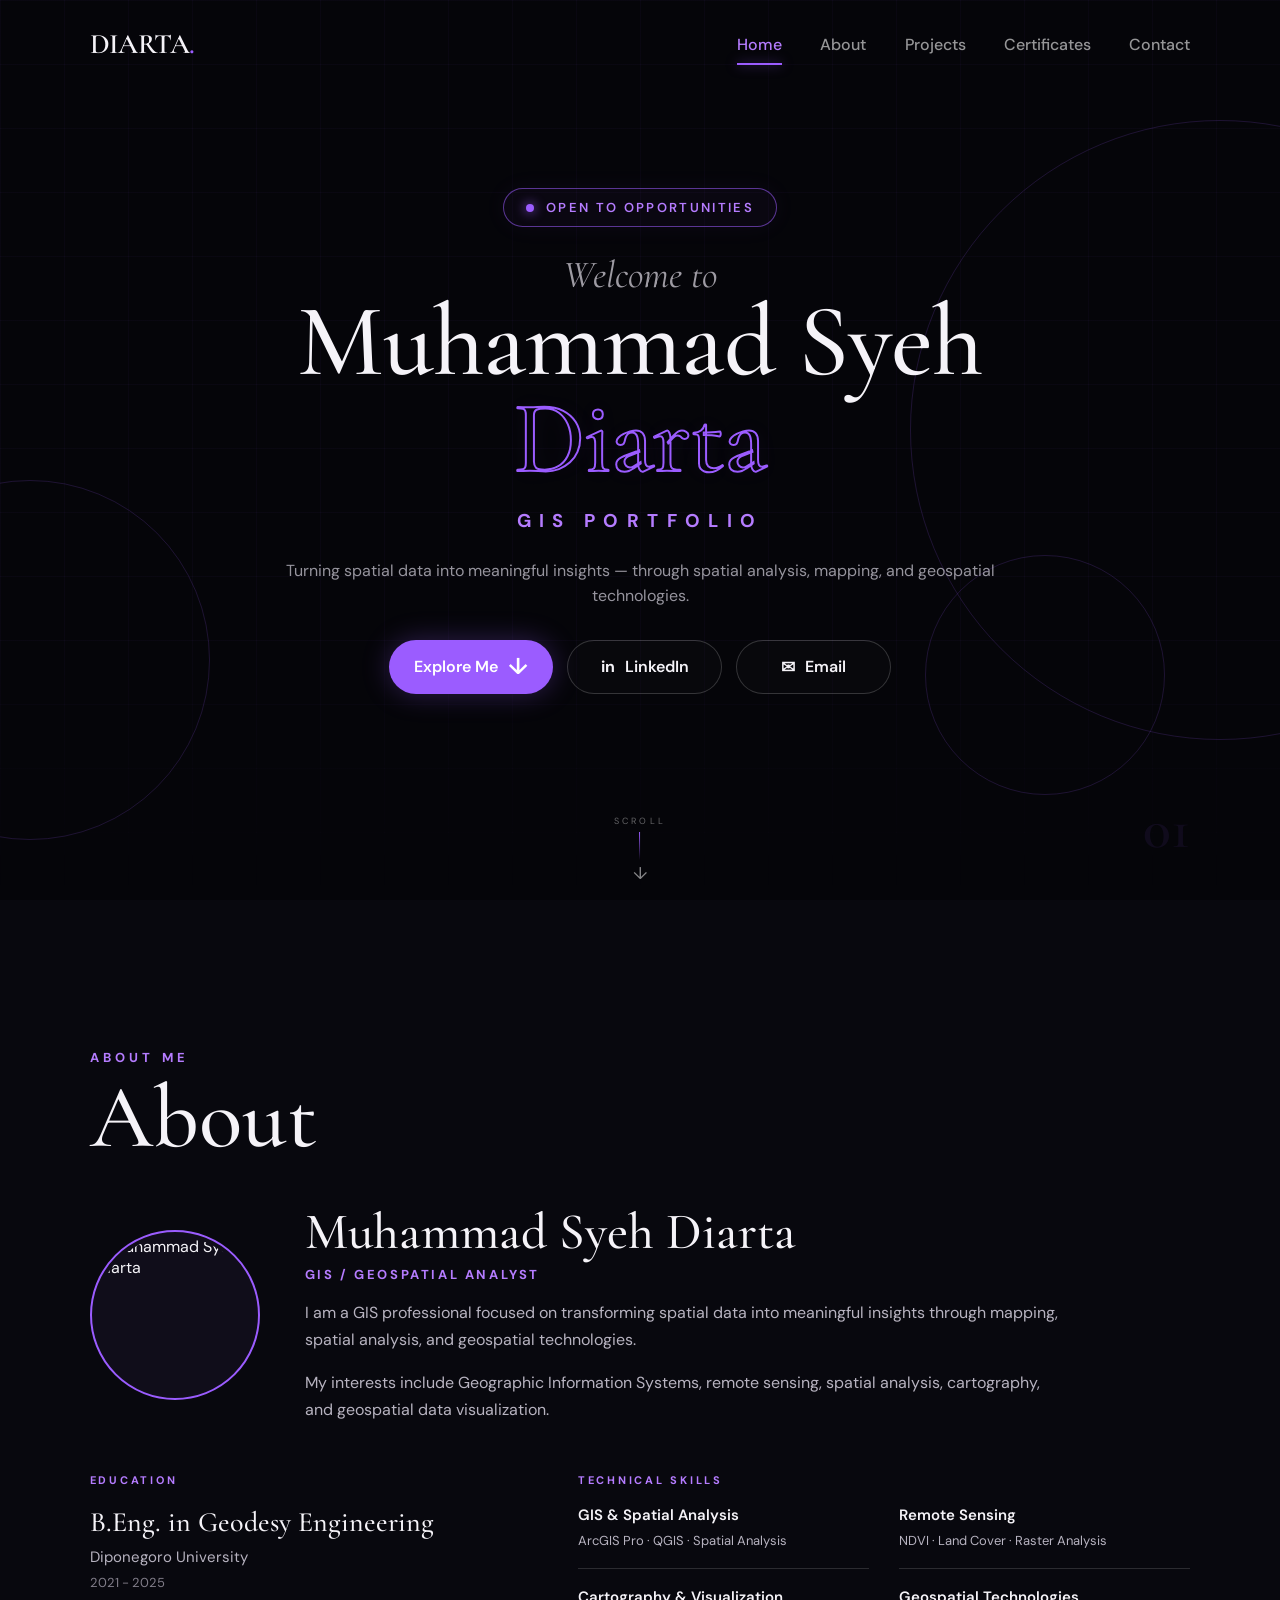
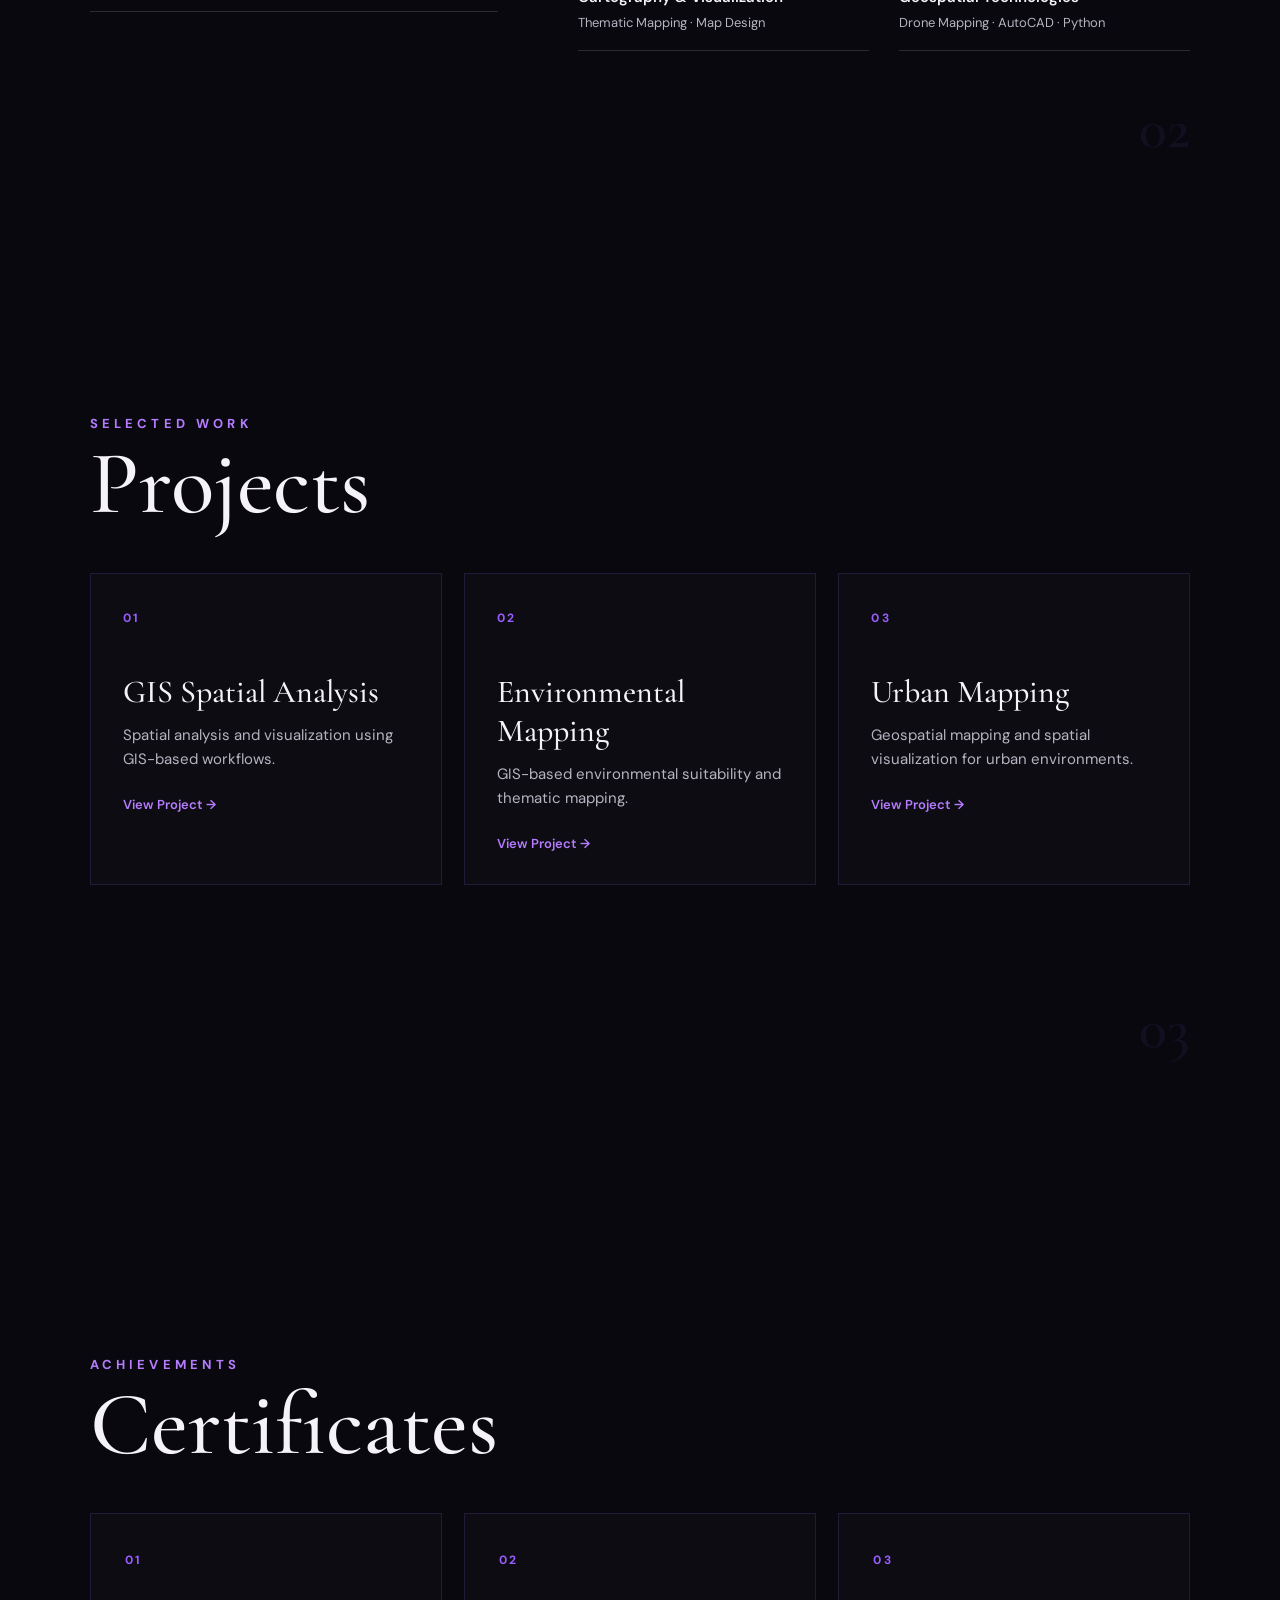
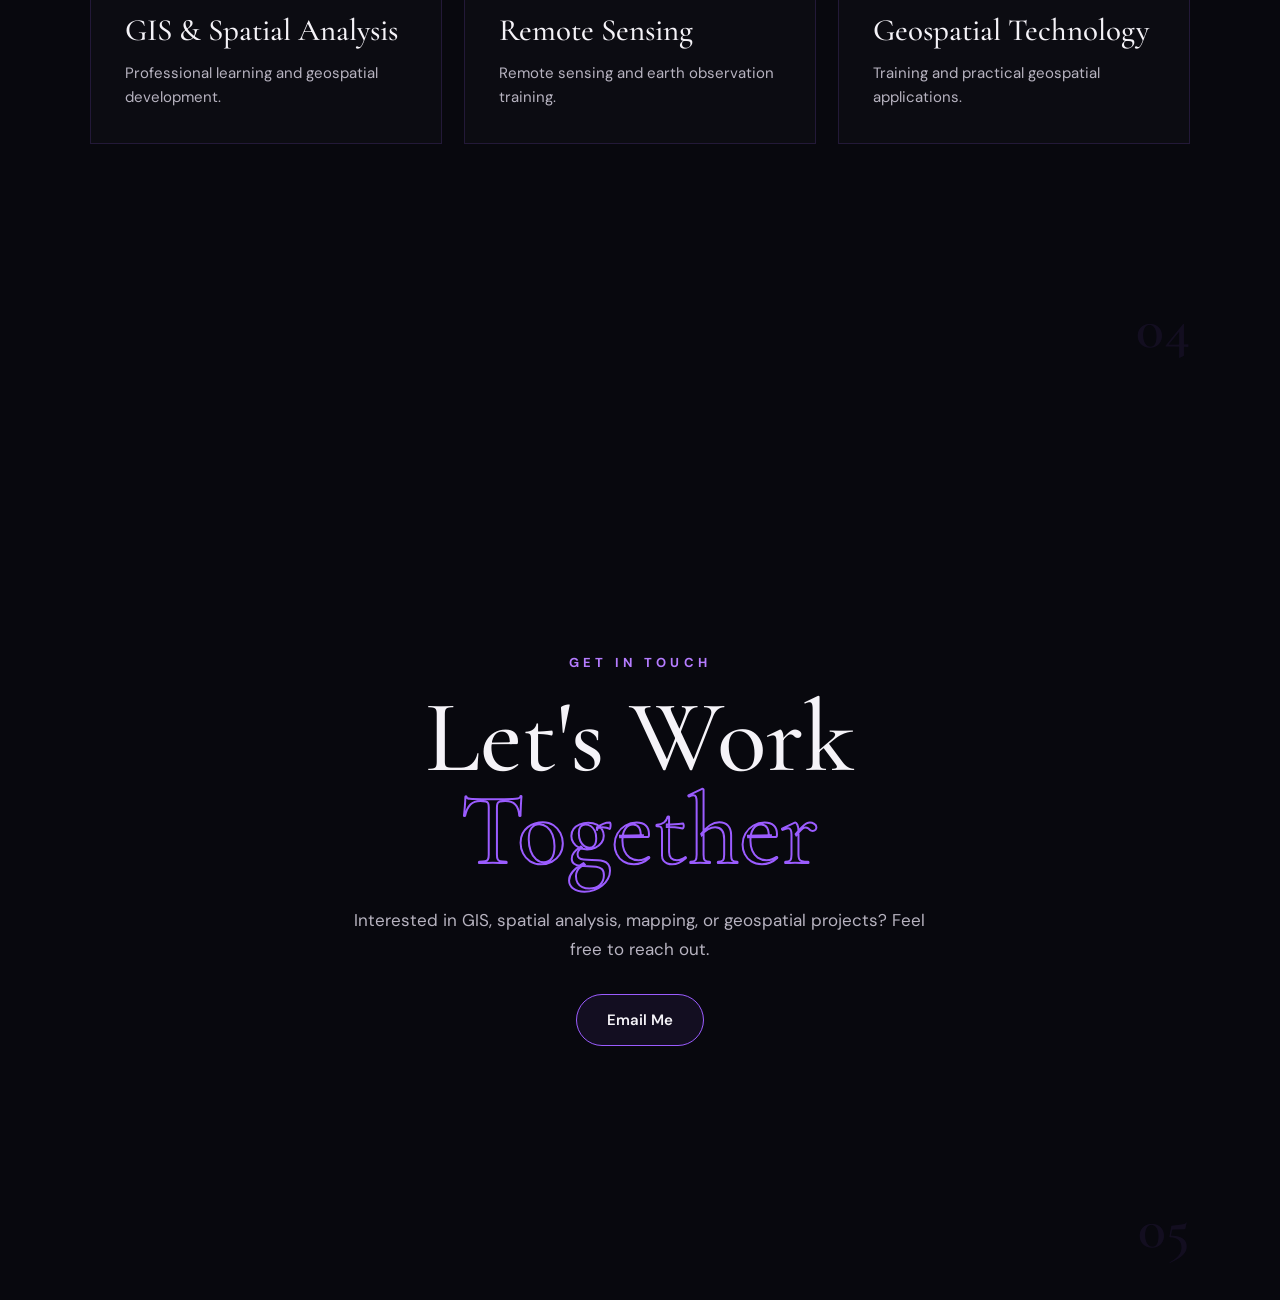
==== commit f8f0fbf7: "Update index.html" ====
--- a/index.html
+++ b/index.html
@@ -408,15 +408,15 @@
                 <div class="education-item">
 
                     <h4>
-                        [Your Degree]
+                        B.Eng. in Geodesy Engineering
                     </h4>
 
                     <p class="education-place">
-                        [Your University]
+                        Diponegoro University
                     </p>
 
                     <span class="education-year">
-                        [Year]
+                        2021 - 2025
                     </span>
 
                 </div>
--- a/css/style.css
+++ b/css/style.css
@@ -1127,61 +1127,217 @@
    ABOUT
    ========================================================= */
 
-.about-layout {
+.about-profile {
 
     display:
         grid;
 
     grid-template-columns:
-        1.3fr 0.7fr;
+        170px 1fr;
+
+    gap:
+        45px;
+
+    align-items:
+        center;
+
+    margin-bottom:
+        45px;
+
+}
+
+
+/* =========================================================
+   PROFILE PHOTO
+   ========================================================= */
+
+.profile-photo {
+
+    width:
+        170px;
+
+    height:
+        170px;
+
+    padding:
+        4px;
+
+    border:
+        2px solid
+        var(--purple);
+
+    border-radius:
+        50%;
+
+    background:
+        rgba(155, 92, 255, 0.05);
+
+}
+
+
+.profile-photo img {
+
+    width:
+        100%;
+
+    height:
+        100%;
+
+    display:
+        block;
+
+    object-fit:
+        cover;
+
+    border-radius:
+        50%;
+
+}
+
+
+/* =========================================================
+   PROFILE CONTENT
+   ========================================================= */
+
+.profile-content {
+
+    max-width:
+        760px;
+
+}
+
+
+.profile-content h3 {
+
+    color:
+        var(--white);
+
+    font-family:
+        "Cormorant Garamond",
+        serif;
+
+    font-size:
+        clamp(36px, 4vw, 54px);
+
+    font-weight:
+        500;
+
+    line-height:
+        1;
+
+}
+
+
+.profile-role {
+
+    display:
+        block;
+
+    margin-top:
+        8px;
+
+    color:
+        var(--purple-light);
+
+    font-size:
+        13px;
+
+    font-weight:
+        700;
+
+    letter-spacing:
+        0.2em;
+
+    text-transform:
+        uppercase;
+
+}
+
+
+.profile-content p {
+
+    max-width:
+        760px;
+
+    margin-top:
+        16px;
+
+    color:
+        var(--text);
+
+    font-size:
+        16px;
+
+    line-height:
+        1.7;
+
+}
+
+
+/* =========================================================
+   ABOUT DETAILS
+   ========================================================= */
+
+.about-details {
+
+    display:
+        grid;
+
+    grid-template-columns:
+        0.8fr 1.2fr;
 
     gap:
         80px;
 
-    align-items:
-        start;
-
-}
-
-
-.about-text p {
-
-    max-width:
-        700px;
+    padding-top:
+        5px;
+
+}
+
+
+/* =========================================================
+   DETAIL COLUMN
+   ========================================================= */
+
+.about-detail-column {
+
+    min-width:
+        0;
+
+}
+
+
+.about-detail-label {
+
+    display:
+        block;
 
     margin-bottom:
-        20px;
-
-    color:
-        var(--text);
-
-    font-size:
         18px;
 
-    line-height:
-        1.8;
-
-}
-
-
-.about-info {
-
-    display:
-        flex;
-
-    flex-direction:
-        column;
-
-    gap:
-        25px;
-
-}
-
-
-.info-item {
-
-    padding-bottom:
-        20px;
+    color:
+        var(--purple-light);
+
+    font-size:
+        11px;
+
+    font-weight:
+        700;
+
+    letter-spacing:
+        0.25em;
+
+}
+
+
+/* =========================================================
+   EDUCATION
+   ========================================================= */
+
+.education-item {
+
+    padding:
+        0 0 20px;
 
     border-bottom:
         1px solid
@@ -1190,36 +1346,118 @@
 }
 
 
-.info-label {
+.education-item h4 {
+
+    color:
+        var(--white);
+
+    font-family:
+        "Cormorant Garamond",
+        serif;
+
+    font-size:
+        28px;
+
+    font-weight:
+        500;
+
+}
+
+
+.education-place {
+
+    margin-top:
+        8px;
+
+    color:
+        var(--text);
+
+    font-size:
+        15px;
+
+}
+
+
+.education-year {
 
     display:
         block;
 
+    margin-top:
+        7px;
+
+    color:
+        var(--text-soft);
+
+    font-size:
+        13px;
+
+}
+
+
+/* =========================================================
+   TECHNICAL SKILLS
+   ========================================================= */
+
+.skills-list {
+
+    display:
+        grid;
+
+    grid-template-columns:
+        repeat(2, 1fr);
+
+    gap:
+        18px 30px;
+
+}
+
+
+.skill-group {
+
+    padding-bottom:
+        16px;
+
+    border-bottom:
+        1px solid
+        var(--border);
+
+}
+
+
+.skill-title {
+
+    display:
+        block;
+
     margin-bottom:
-        7px;
-
-    color:
-        var(--purple-light);
-
-    font-size:
-        11px;
-
-    font-weight:
-        700;
-
-    letter-spacing:
-        0.25em;
-
-}
-
-
-.info-value {
+        6px;
 
     color:
         var(--white);
 
     font-size:
-        16px;
+        15px;
+
+    font-weight:
+        600;
+
+}
+
+
+.skill-items {
+
+    display:
+        block;
+
+    color:
+        var(--text);
+
+    font-size:
+        13px;
+
+    line-height:
+        1.6;
 
 }
 
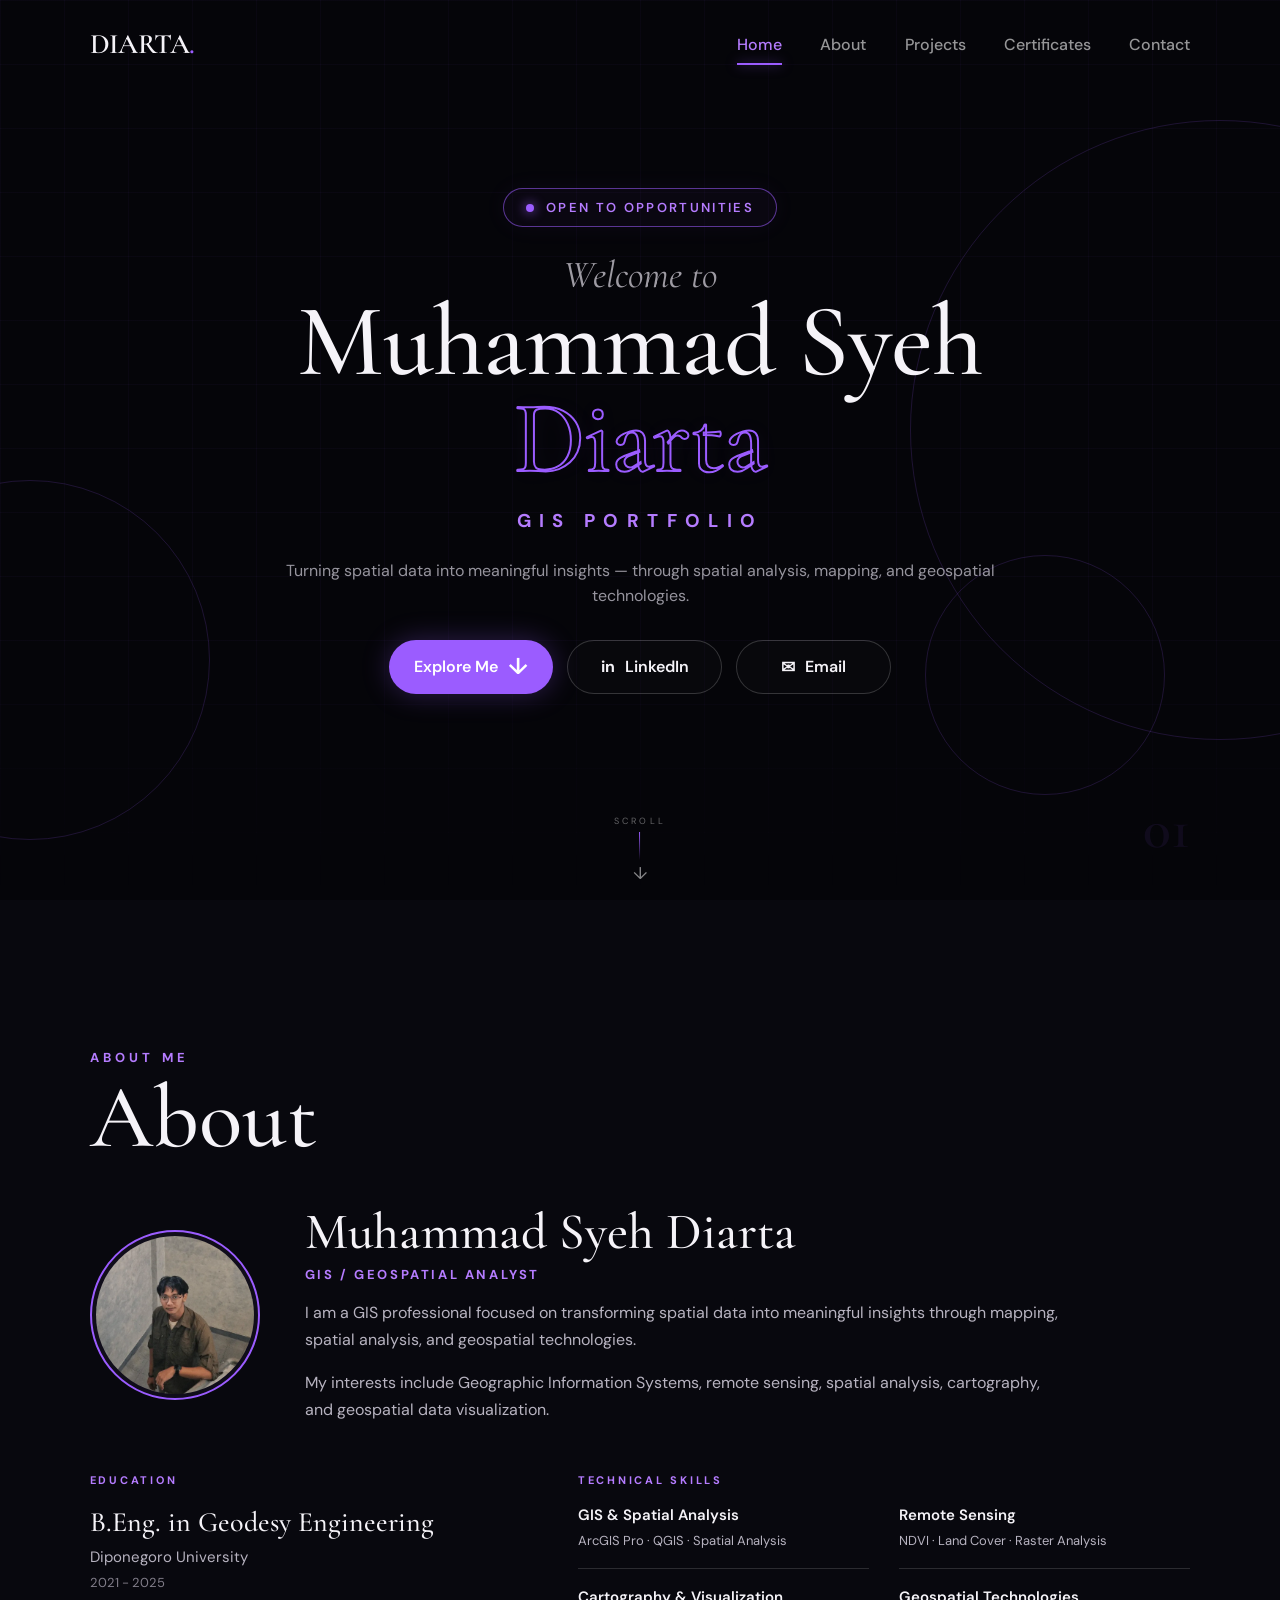
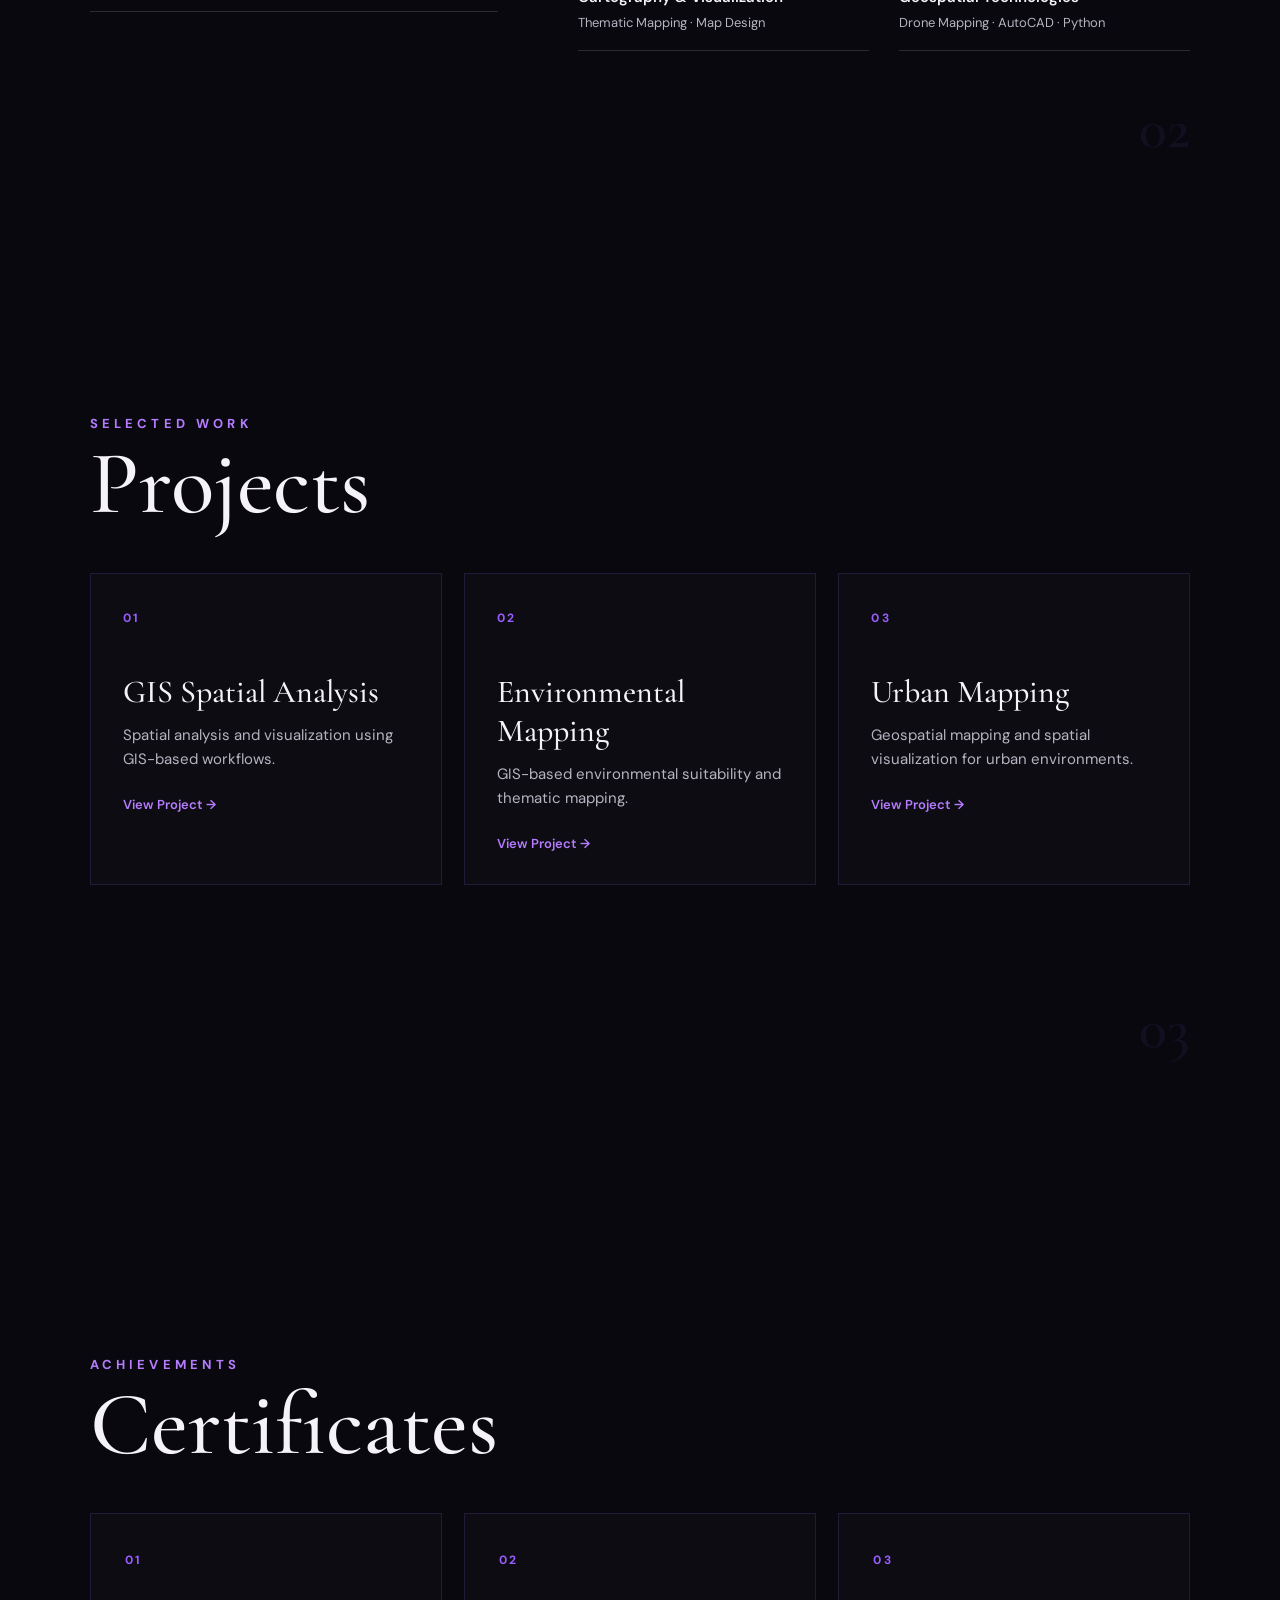
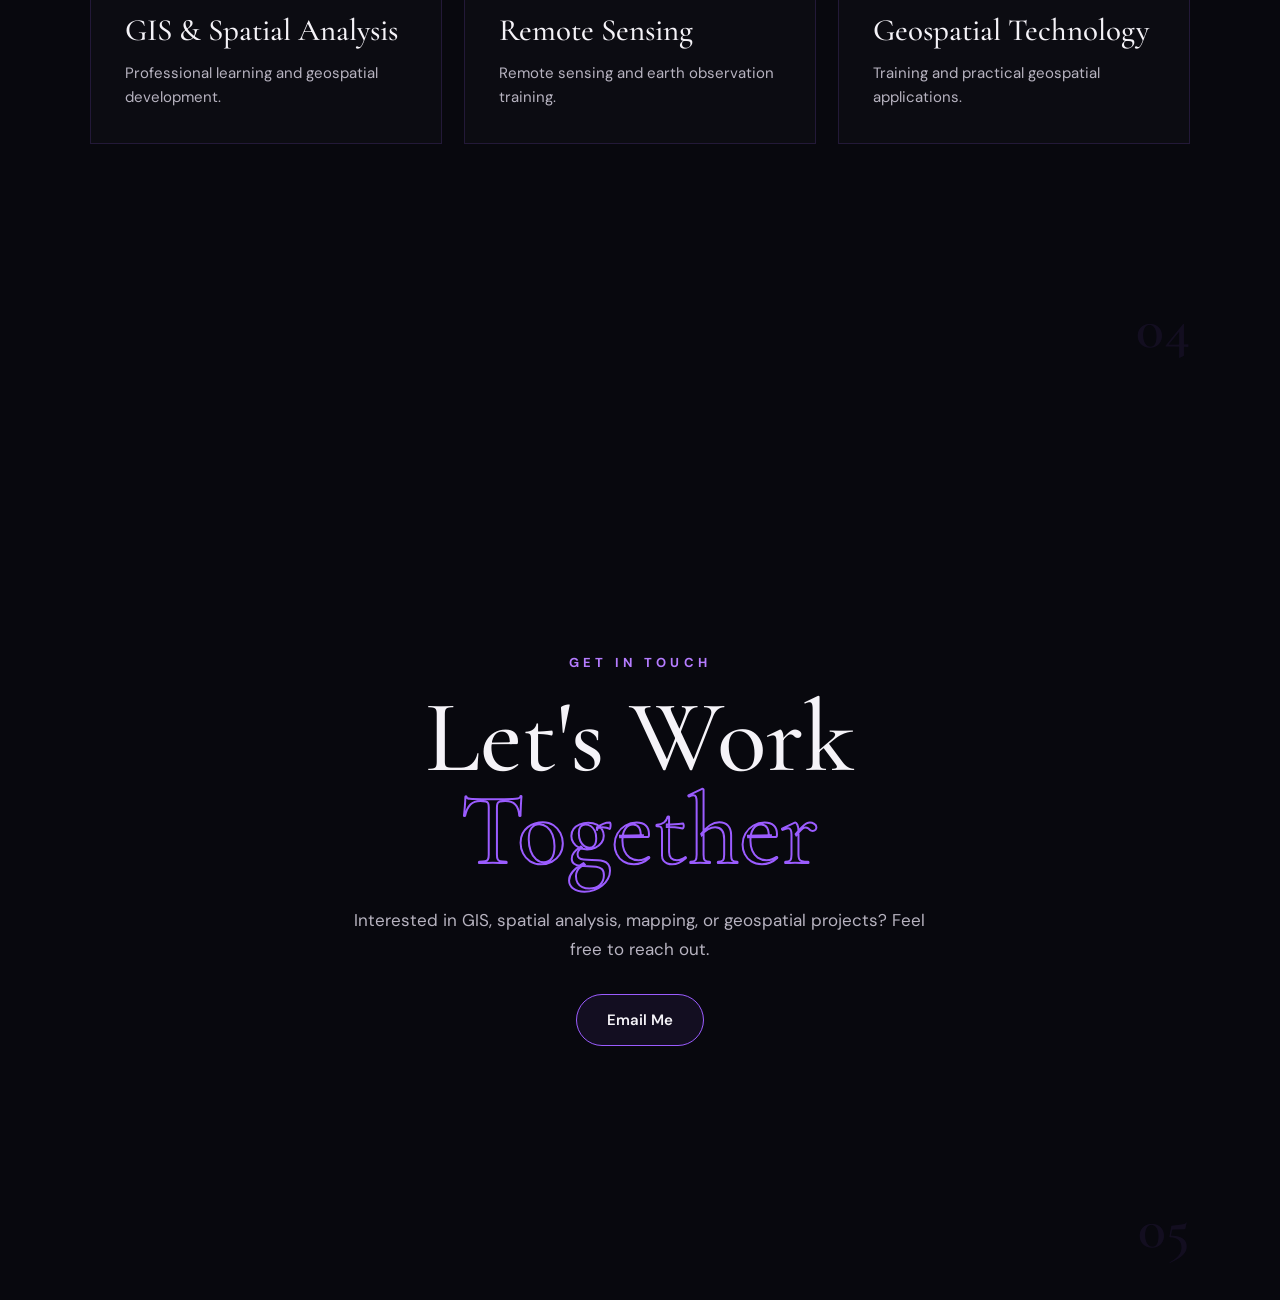
==== commit 7db5cb7d: "Update index.html" ====
--- a/index.html
+++ b/index.html
@@ -346,7 +346,7 @@
             <div class="profile-photo">
 
                 <img
-                    src="assets/profile.jpg"
+                    src="assets/images/photo_1.png"
                     alt="Muhammad Syeh Diarta"
                 >
 
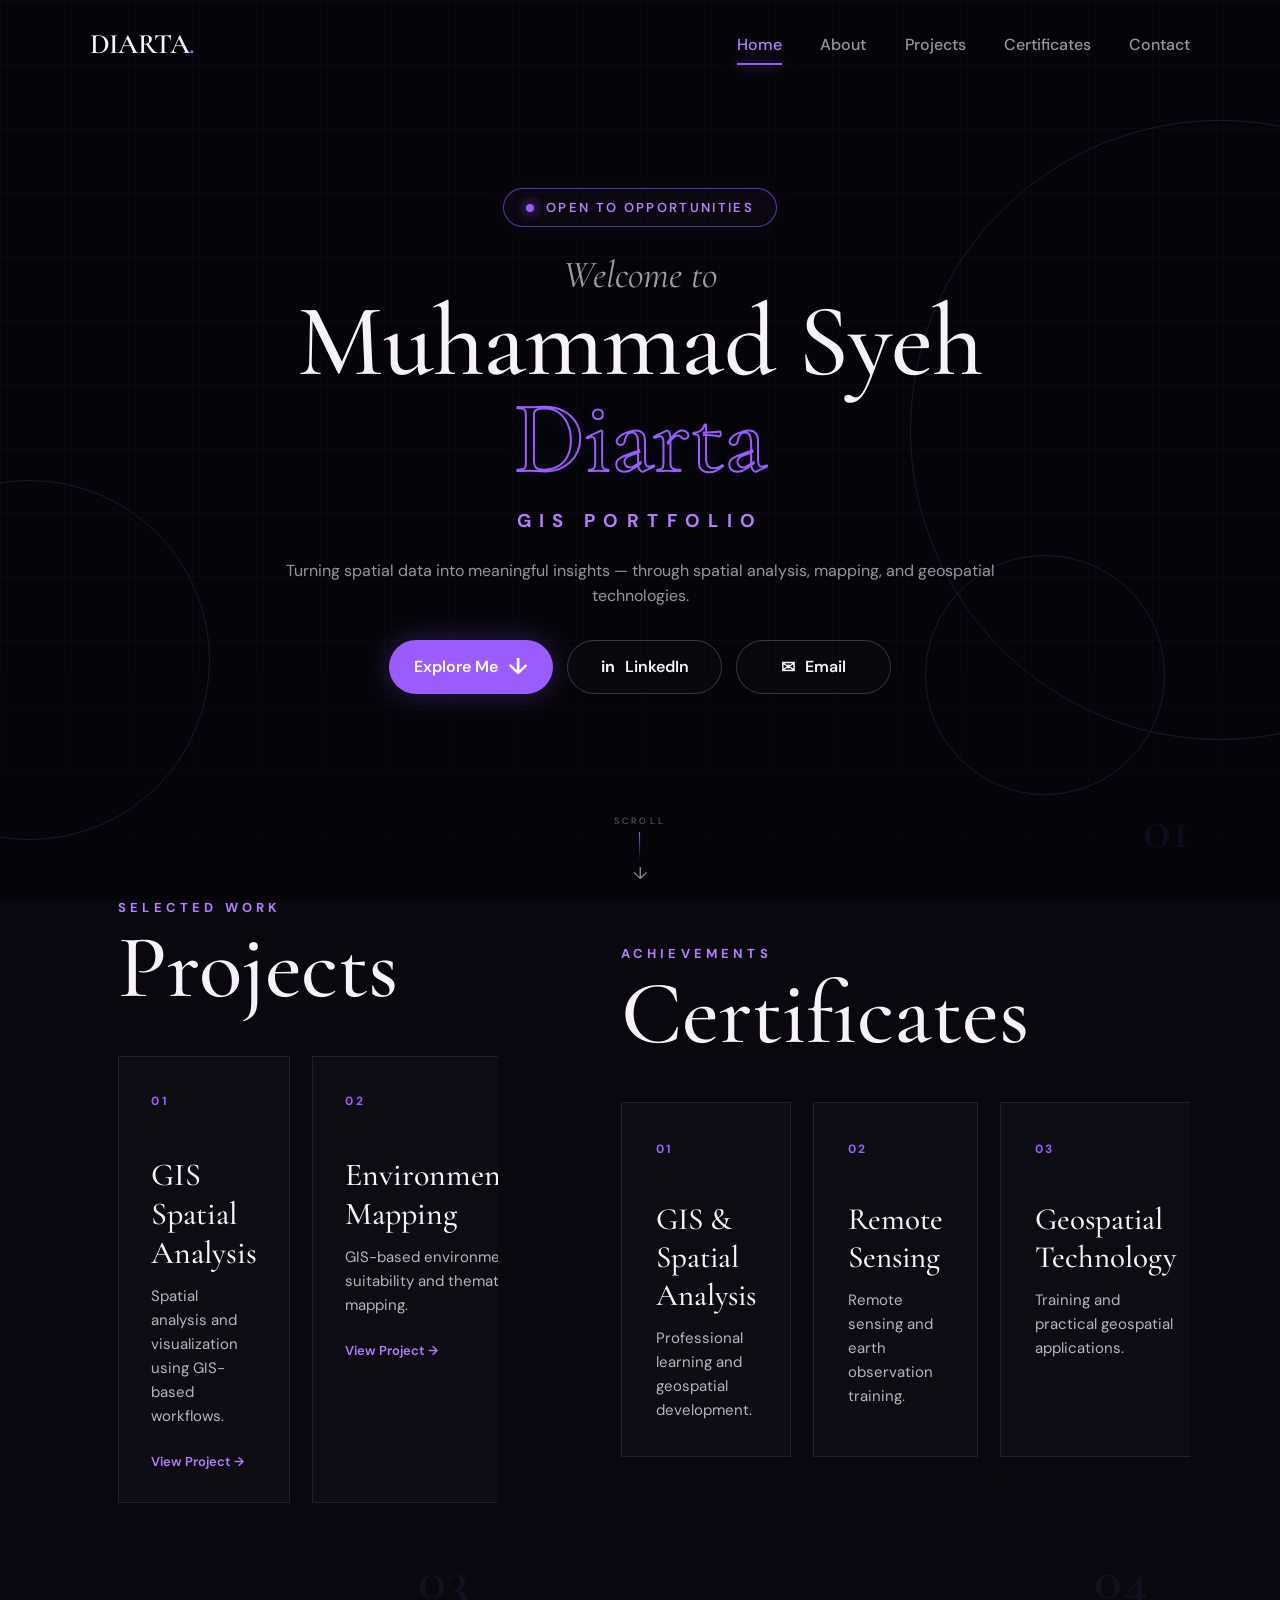
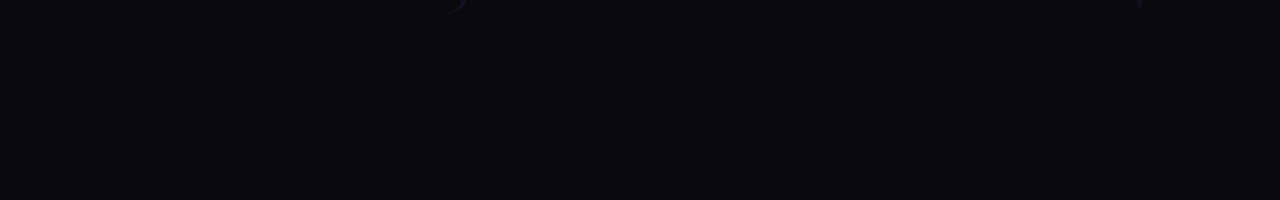
==== commit c15b6fe5: "Update index.html" ====
--- a/index.html
+++ b/index.html
@@ -363,7 +363,7 @@
                 </h3>
 
                 <span class="profile-role">
-                    GIS / Geospatial Analyst
+                    GIS | Geospatial Analyst
                 </span>
 
 
@@ -427,82 +427,69 @@
 
             <!-- Technical Skills -->
 
-            <div class="about-detail-column">
-
-                <span class="about-detail-label">
-                    TECHNICAL SKILLS
-                </span>
-
-
-                <div class="skills-list">
-
-                    <div class="skill-group">
-
-                        <span class="skill-title">
-                            GIS & Spatial Analysis
-                        </span>
-
-                        <span class="skill-items">
-                            ArcGIS Pro · QGIS · Spatial Analysis
-                        </span>
-
-                    </div>
-
-
-                    <div class="skill-group">
-
-                        <span class="skill-title">
-                            Remote Sensing
-                        </span>
-
-                        <span class="skill-items">
-                            NDVI · Land Cover · Raster Analysis
-                        </span>
-
-                    </div>
-
-
-                    <div class="skill-group">
-
-                        <span class="skill-title">
-                            Cartography & Visualization
-                        </span>
-
-                        <span class="skill-items">
-                            Thematic Mapping · Map Design
-                        </span>
-
-                    </div>
-
-
-                    <div class="skill-group">
-
-                        <span class="skill-title">
-                            Geospatial Technologies
-                        </span>
-
-                        <span class="skill-items">
-                            Drone Mapping · AutoCAD · Python
-                        </span>
-
-                    </div>
-
-                </div>
-
-            </div>
-
+<div class="about-detail-column">
+
+    <span class="about-detail-label">
+        TECHNICAL SKILLS
+    </span>
+
+
+    <div class="skills-list">
+
+        <div class="skill-group">
+
+            <span class="skill-title">
+                GIS & Spatial Analysis
+            </span>
+
+            <span class="skill-items">
+                ArcGIS Pro · QGIS · Spatial Analysis
+            </span>
 
         </div>
 
 
+        <div class="skill-group">
+
+            <span class="skill-title">
+                Remote Sensing
+            </span>
+
+            <span class="skill-items">
+                NDVI · Land Cover · Raster Analysis
+            </span>
+
+        </div>
+
+
+        <div class="skill-group">
+
+            <span class="skill-title">
+                Photogrammetry
+            </span>
+
+            <span class="skill-items">
+                UAV Mapping · Agisoft Metashape · Orthophoto
+            </span>
+
+        </div>
+
+
+        <div class="skill-group">
+
+            <span class="skill-title">
+                Geospatial & Terrain Data
+            </span>
+
+            <span class="skill-items">
+                GNSS · Spatial Data Processing · Terrain Analysis
+            </span>
+
+        </div>
+
     </div>
 
-
-    <div class="page-number">
-        02
-    </div>
-
-</section>
+</div>
 
 
 
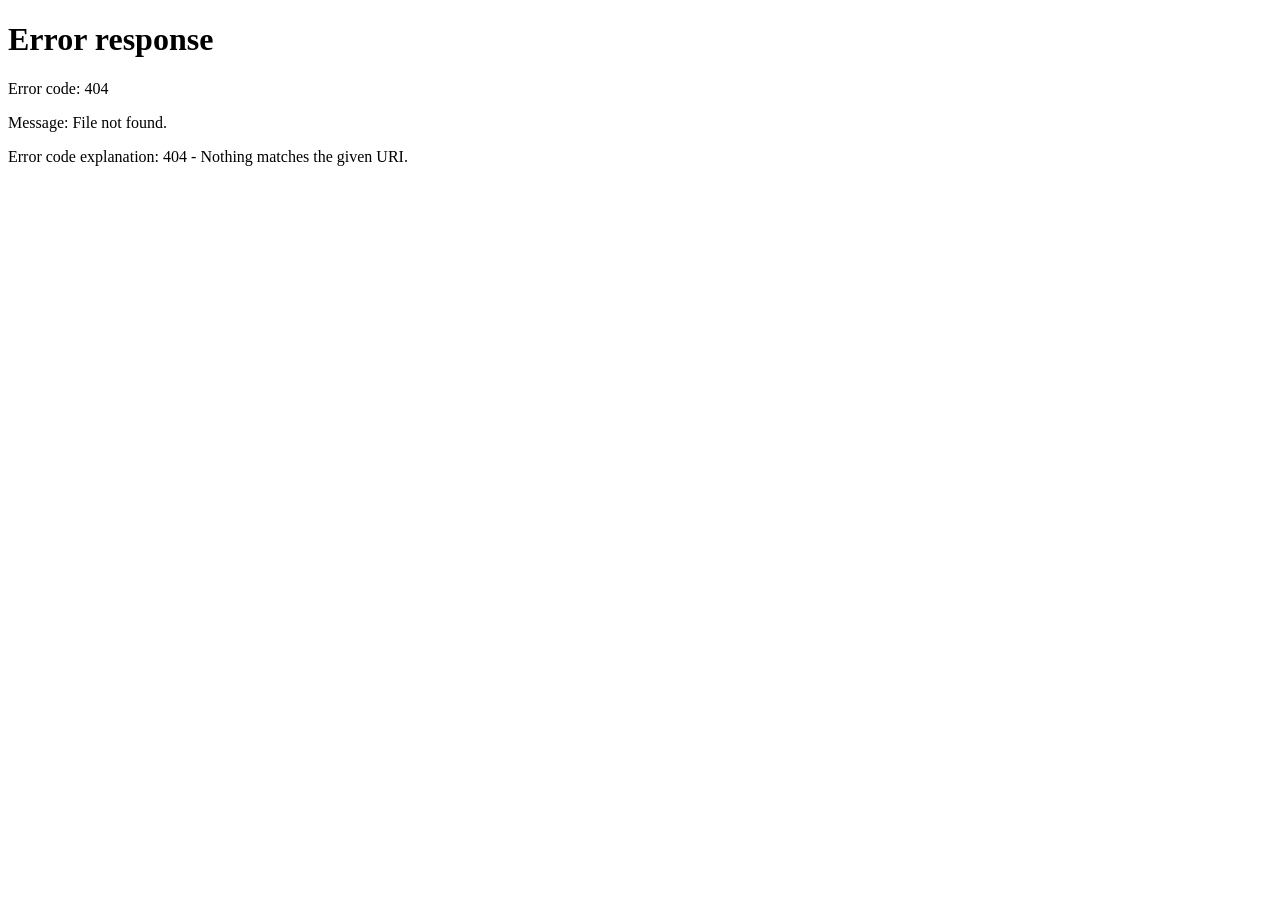
==== commit 1794af76: "Add files via upload" ====
--- a/index.html
+++ b/index.html
@@ -1,778 +1,15 @@
 <!DOCTYPE html>
 <html lang="en">
-
 <head>
-
     <meta charset="UTF-8">
-
-    <meta
-        name="viewport"
-        content="width=device-width, initial-scale=1.0"
-    >
-
-    <meta
-        name="description"
-        content="Muhammad Syeh Diarta - GIS Portfolio"
-    >
-
+    <meta name="viewport" content="width=device-width, initial-scale=1.0">
     <title>Diarta. | GIS Portfolio</title>
-
-
-    <!-- =====================================================
-         GOOGLE FONTS
-         ===================================================== -->
-
-    <link rel="preconnect" href="https://fonts.googleapis.com">
-
-    <link
-        rel="preconnect"
-        href="https://fonts.gstatic.com"
-        crossorigin
-    >
-
-    <link
-        href="https://fonts.googleapis.com/css2?family=Cormorant+Garamond:ital,wght@0,400;0,500;0,600;1,400;1,500&family=DM+Sans:wght@400;500;600;700&display=swap"
-        rel="stylesheet"
-    >
-
-
-    <!-- =====================================================
-         MAIN CSS
-         ===================================================== -->
-
-    <link
-        rel="stylesheet"
-        href="css/style.css"
-    >
-
+    <meta http-equiv="refresh" content="0; url=1_home.html">
+    <script>
+        window.location.replace("1_home.html");
+    </script>
 </head>
-
-
 <body>
-
-
-    <!-- =====================================================
-         PAGE WRAPPER
-         ===================================================== -->
-
-    <div class="page-wrapper">
-
-
-        <!-- =================================================
-             NAVBAR
-             ================================================= -->
-
-        <header class="navbar">
-
-            <a
-                href="#home"
-                class="logo"
-            >
-                DIARTA<span>.</span>
-            </a>
-
-
-            <nav class="nav-menu">
-
-                <a
-                    href="#home"
-                    class="nav-link active"
-                >
-                    Home
-                </a>
-
-                <a
-                    href="#about"
-                    class="nav-link"
-                >
-                    About
-                </a>
-
-                <a
-                    href="#projects"
-                    class="nav-link"
-                >
-                    Projects
-                </a>
-
-                <a
-                    href="#certificates"
-                    class="nav-link"
-                >
-                    Certificates
-                </a>
-
-                <a
-                    href="#contact"
-                    class="nav-link"
-                >
-                    Contact
-                </a>
-
-            </nav>
-
-        </header>
-
-
-
-        <!-- =================================================
-             HOME
-             ================================================= -->
-
-        <section
-            id="home"
-            class="page-section home-section"
-        >
-
-
-            <!-- Background -->
-
-            <div class="background-grid"></div>
-
-
-            <!-- Decorative circles -->
-
-            <div class="orb orb-left"></div>
-
-            <div class="orb orb-right"></div>
-
-            <div class="orb orb-small"></div>
-
-
-            <!-- =================================================
-                 HERO CONTENT
-                 ================================================= -->
-
-            <div class="hero-content">
-
-
-                <!-- Availability -->
-
-                <div class="availability">
-
-                    <span class="availability-dot"></span>
-
-                    <span>
-                        Open to Opportunities
-                    </span>
-
-                </div>
-
-
-
-                <!-- Welcome -->
-
-                <div class="welcome">
-                    Welcome to
-                </div>
-
-
-
-                <!-- Name -->
-
-                <h1 class="hero-title">
-
-                    <span class="name-white">
-                        Muhammad Syeh
-                    </span>
-
-                    <span class="name-purple">
-                        Diarta
-                    </span>
-
-                </h1>
-
-
-
-                <!-- Portfolio -->
-
-                <div class="portfolio-label">
-                    GIS Portfolio
-                </div>
-
-
-
-                <!-- Description -->
-
-                <p class="hero-description">
-
-                    Turning spatial data into meaningful insights
-                    —
-                    through spatial analysis, mapping,
-                    and geospatial technologies.
-
-                </p>
-
-
-
-                <!-- =================================================
-                     BUTTONS
-                     ================================================= -->
-
-                <div class="hero-buttons">
-
-
-                    <!-- Explore Me -->
-
-                    <a
-                        href="#about"
-                        class="btn-primary"
-                    >
-
-                        <span>
-                            Explore Me
-                        </span>
-
-                        <span class="button-arrow">
-                            ↓
-                        </span>
-
-                    </a>
-
-
-
-                    <!-- LinkedIn -->
-
-                    <a
-                        href="https://www.linkedin.com/in/muhammad-s-6697b5216/"
-                        class="btn-secondary"
-                        target="_blank"
-                        rel="noopener noreferrer"
-                    >
-
-                        <span class="linkedin-icon">
-                            in
-                        </span>
-
-                        <span>
-                            LinkedIn
-                        </span>
-
-                    </a>
-
-
-
-                    <!-- Email -->
-
-                    <a
-                        href="mailto:muhammad.arta311@gmail.com"
-                        class="btn-secondary"
-                    >
-
-                        <span class="email-icon">
-                            ✉
-                        </span>
-
-                        <span>
-                            Email
-                        </span>
-
-                    </a>
-
-
-                </div>
-
-
-            </div>
-
-
-
-            <!-- =================================================
-                 SCROLL INDICATOR
-                 ================================================= -->
-
-            <div class="scroll-indicator">
-
-                <span>
-                    SCROLL
-                </span>
-
-                <div class="scroll-line"></div>
-
-                <div class="scroll-arrow">
-                    ↓
-                </div>
-
-            </div>
-
-
-
-            <!-- Page Number -->
-
-            <div class="page-number">
-                01
-            </div>
-
-
-        </section>
-
-
-
-       <!-- =================================================
-     ABOUT
-     ================================================= -->
-
-<section
-    id="about"
-    class="page-section about-section"
->
-
-    <div class="section-inner">
-
-
-        <div class="section-heading">
-
-            <span class="section-kicker">
-                ABOUT ME
-            </span>
-
-            <h2>
-                About
-            </h2>
-
-        </div>
-
-
-
-        <!-- =================================================
-             PROFILE
-             ================================================= -->
-
-        <div class="about-profile">
-
-
-            <!-- Profile Photo -->
-
-            <div class="profile-photo">
-
-                <img
-                    src="assets/images/photo_1.png"
-                    alt="Muhammad Syeh Diarta"
-                >
-
-            </div>
-
-
-
-            <!-- Profile Identity -->
-
-            <div class="profile-content">
-
-                <h3>
-                    Muhammad Syeh Diarta
-                </h3>
-
-                <span class="profile-role">
-                    GIS | Geospatial Analyst
-                </span>
-
-
-                <p>
-                    I am a GIS professional focused on
-                    transforming spatial data into meaningful
-                    insights through mapping, spatial analysis,
-                    and geospatial technologies.
-                </p>
-
-
-                <p>
-                    My interests include Geographic Information
-                    Systems, remote sensing, spatial analysis,
-                    cartography, and geospatial data visualization.
-                </p>
-
-
-            </div>
-
-
-        </div>
-
-
-
-        <!-- =================================================
-             EDUCATION & TECHNICAL SKILLS
-             ================================================= -->
-
-        <div class="about-details">
-
-
-            <!-- Education -->
-
-            <div class="about-detail-column">
-
-                <span class="about-detail-label">
-                    EDUCATION
-                </span>
-
-
-                <div class="education-item">
-
-                    <h4>
-                        B.Eng. in Geodesy Engineering
-                    </h4>
-
-                    <p class="education-place">
-                        Diponegoro University
-                    </p>
-
-                    <span class="education-year">
-                        2021 - 2025
-                    </span>
-
-                </div>
-
-            </div>
-
-
-
-            <!-- Technical Skills -->
-
-<div class="about-detail-column">
-
-    <span class="about-detail-label">
-        TECHNICAL SKILLS
-    </span>
-
-
-    <div class="skills-list">
-
-        <div class="skill-group">
-
-            <span class="skill-title">
-                GIS & Spatial Analysis
-            </span>
-
-            <span class="skill-items">
-                ArcGIS Pro · QGIS · Spatial Analysis
-            </span>
-
-        </div>
-
-
-        <div class="skill-group">
-
-            <span class="skill-title">
-                Remote Sensing
-            </span>
-
-            <span class="skill-items">
-                NDVI · Land Cover · Raster Analysis
-            </span>
-
-        </div>
-
-
-        <div class="skill-group">
-
-            <span class="skill-title">
-                Photogrammetry
-            </span>
-
-            <span class="skill-items">
-                UAV Mapping · Agisoft Metashape · Orthophoto
-            </span>
-
-        </div>
-
-
-        <div class="skill-group">
-
-            <span class="skill-title">
-                Geospatial & Terrain Data
-            </span>
-
-            <span class="skill-items">
-                GNSS · Spatial Data Processing · Terrain Analysis
-            </span>
-
-        </div>
-
-    </div>
-
-</div>
-
-
-
-        <!-- =================================================
-             PROJECTS
-             ================================================= -->
-
-        <section
-            id="projects"
-            class="page-section projects-section"
-        >
-
-            <div class="section-inner">
-
-
-                <div class="section-heading">
-
-                    <span class="section-kicker">
-                        SELECTED WORK
-                    </span>
-
-                    <h2>
-                        Projects
-                    </h2>
-
-                </div>
-
-
-
-                <div class="projects-grid">
-
-
-                    <article class="project-card">
-
-                        <span class="project-number">
-                            01
-                        </span>
-
-                        <h3>
-                            GIS Spatial Analysis
-                        </h3>
-
-                        <p>
-                            Spatial analysis and visualization
-                            using GIS-based workflows.
-                        </p>
-
-                        <a
-                            href="#"
-                            class="project-link"
-                        >
-                            View Project →
-                        </a>
-
-                    </article>
-
-
-
-                    <article class="project-card">
-
-                        <span class="project-number">
-                            02
-                        </span>
-
-                        <h3>
-                            Environmental Mapping
-                        </h3>
-
-                        <p>
-                            GIS-based environmental suitability
-                            and thematic mapping.
-                        </p>
-
-                        <a
-                            href="#"
-                            class="project-link"
-                        >
-                            View Project →
-                        </a>
-
-                    </article>
-
-
-
-                    <article class="project-card">
-
-                        <span class="project-number">
-                            03
-                        </span>
-
-                        <h3>
-                            Urban Mapping
-                        </h3>
-
-                        <p>
-                            Geospatial mapping and spatial
-                            visualization for urban environments.
-                        </p>
-
-                        <a
-                            href="#"
-                            class="project-link"
-                        >
-                            View Project →
-                        </a>
-
-                    </article>
-
-
-                </div>
-
-
-            </div>
-
-
-            <div class="page-number">
-                03
-            </div>
-
-        </section>
-
-
-
-        <!-- =================================================
-             CERTIFICATES
-             ================================================= -->
-
-        <section
-            id="certificates"
-            class="page-section certificates-section"
-        >
-
-            <div class="section-inner">
-
-
-                <div class="section-heading">
-
-                    <span class="section-kicker">
-                        ACHIEVEMENTS
-                    </span>
-
-                    <h2>
-                        Certificates
-                    </h2>
-
-                </div>
-
-
-
-                <div class="certificate-grid">
-
-
-                    <article class="certificate-card">
-
-                        <span class="certificate-number">
-                            01
-                        </span>
-
-                        <h3>
-                            GIS & Spatial Analysis
-                        </h3>
-
-                        <p>
-                            Professional learning and
-                            geospatial development.
-                        </p>
-
-                    </article>
-
-
-
-                    <article class="certificate-card">
-
-                        <span class="certificate-number">
-                            02
-                        </span>
-
-                        <h3>
-                            Remote Sensing
-                        </h3>
-
-                        <p>
-                            Remote sensing and earth
-                            observation training.
-                        </p>
-
-                    </article>
-
-
-
-                    <article class="certificate-card">
-
-                        <span class="certificate-number">
-                            03
-                        </span>
-
-                        <h3>
-                            Geospatial Technology
-                        </h3>
-
-                        <p>
-                            Training and practical
-                            geospatial applications.
-                        </p>
-
-                    </article>
-
-
-                </div>
-
-
-            </div>
-
-
-            <div class="page-number">
-                04
-            </div>
-
-        </section>
-
-
-
-        <!-- =================================================
-             CONTACT
-             ================================================= -->
-
-        <section
-            id="contact"
-            class="page-section contact-section"
-        >
-
-            <div class="section-inner contact-inner">
-
-
-                <span class="section-kicker">
-                    GET IN TOUCH
-                </span>
-
-
-                <h2>
-
-                    Let's Work
-
-                    <span>
-                        Together
-                    </span>
-
-                </h2>
-
-
-                <p>
-
-                    Interested in GIS, spatial analysis,
-                    mapping, or geospatial projects?
-                    Feel free to reach out.
-
-                </p>
-
-
-
-                <a
-                    href="mailto:muhammad.arta311@gmail.com"
-                    class="contact-button"
-                >
-
-                    Email Me
-
-                </a>
-
-
-            </div>
-
-
-            <div class="page-number">
-                05
-            </div>
-
-        </section>
-
-
-    </div>
-
-
+    <p><a href="1_home.html">Open GIS Portfolio</a></p>
 </body>
-
 </html>
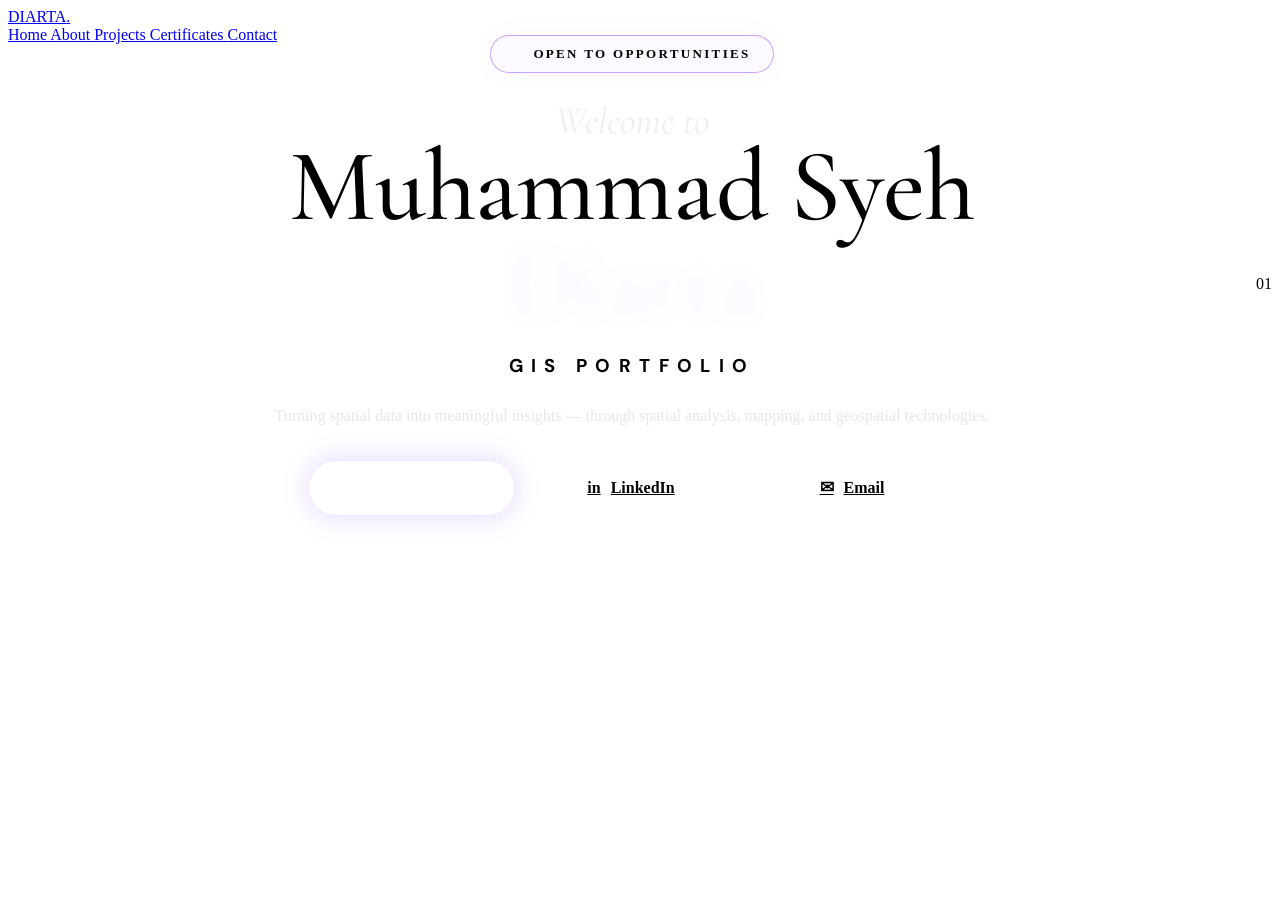
==== commit 77493c35: "Update index.html" ====
--- a/index.html
+++ b/index.html
@@ -1,15 +1,21 @@
 <!DOCTYPE html>
 <html lang="en">
+
 <head>
     <meta charset="UTF-8">
-    <meta name="viewport" content="width=device-width, initial-scale=1.0">
+    <meta
+        name="viewport"
+        content="width=device-width, initial-scale=1.0">
     <title>Diarta. | GIS Portfolio</title>
-    <meta http-equiv="refresh" content="0; url=1_home.html">
+    <meta
+        http-equiv="refresh"
+        content="0; url=html/1_home.html">
     <script>
-        window.location.replace("1_home.html");
+        window.location.replace("html/1_home.html");
     </script>
+
 </head>
 <body>
-    <p><a href="1_home.html">Open GIS Portfolio</a></p>
+    <p><a href="html/1_home.html">Open GIS Portfolio</a></p>
 </body>
 </html>
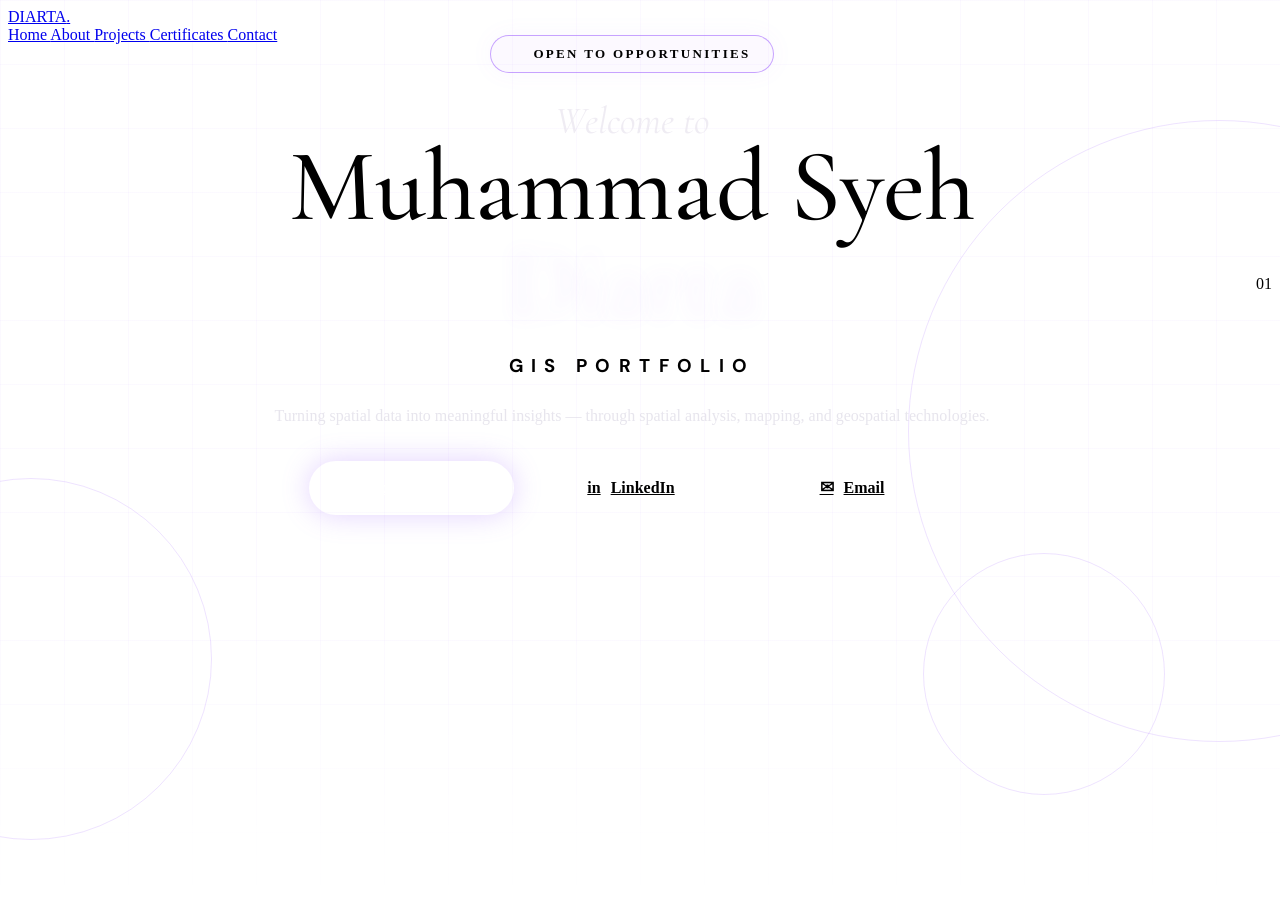
==== commit 61c2d1eb: "Update index.html" ====
--- a/index.html
+++ b/index.html
@@ -2,20 +2,63 @@
 <html lang="en">
 
 <head>
+
     <meta charset="UTF-8">
+
     <meta
         name="viewport"
-        content="width=device-width, initial-scale=1.0">
+        content="width=device-width, initial-scale=1.0"
+    >
+
+    <meta
+        name="description"
+        content="Muhammad Syeh Diarta - GIS Portfolio"
+    >
+
     <title>Diarta. | GIS Portfolio</title>
+
+    <!--
+        ROOT ENTRY POINT
+
+        GitHub Pages membuka file ini terlebih dahulu.
+        Setelah itu diarahkan ke halaman Home.
+
+        File ini sengaja tidak memanggil:
+        - style.css
+        - JavaScript
+        - CSS halaman tertentu
+
+        Tujuannya agar index.html tetap FIX.
+    -->
+
     <meta
         http-equiv="refresh"
-        content="0; url=html/1_home.html">
+        content="0; url=html/1_home.html"
+    >
+
     <script>
-        window.location.replace("html/1_home.html");
+
+        window.location.replace(
+            "html/1_home.html"
+        );
+
     </script>
 
 </head>
+
+
 <body>
-    <p><a href="html/1_home.html">Open GIS Portfolio</a></p>
+
+    <p>
+
+        <a href="html/1_home.html">
+
+            Open GIS Portfolio
+
+        </a>
+
+    </p>
+
 </body>
+
 </html>
